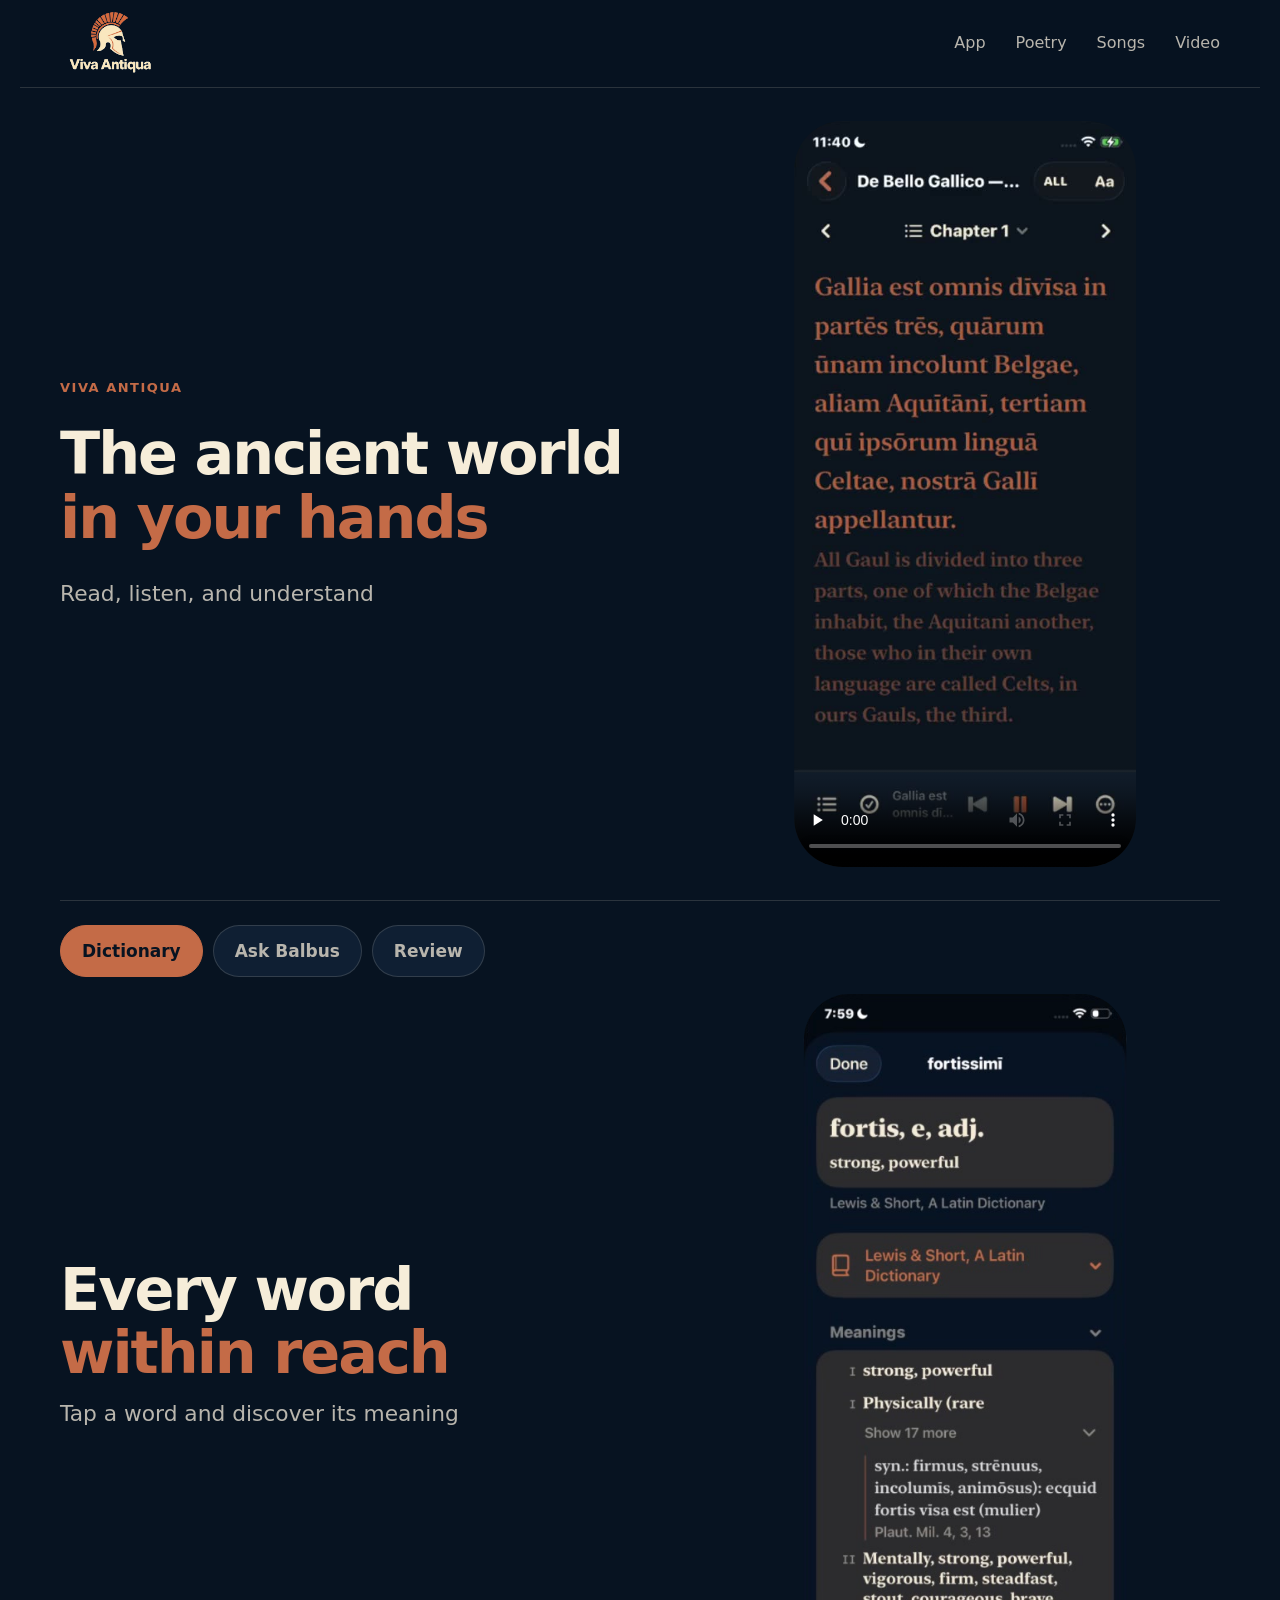
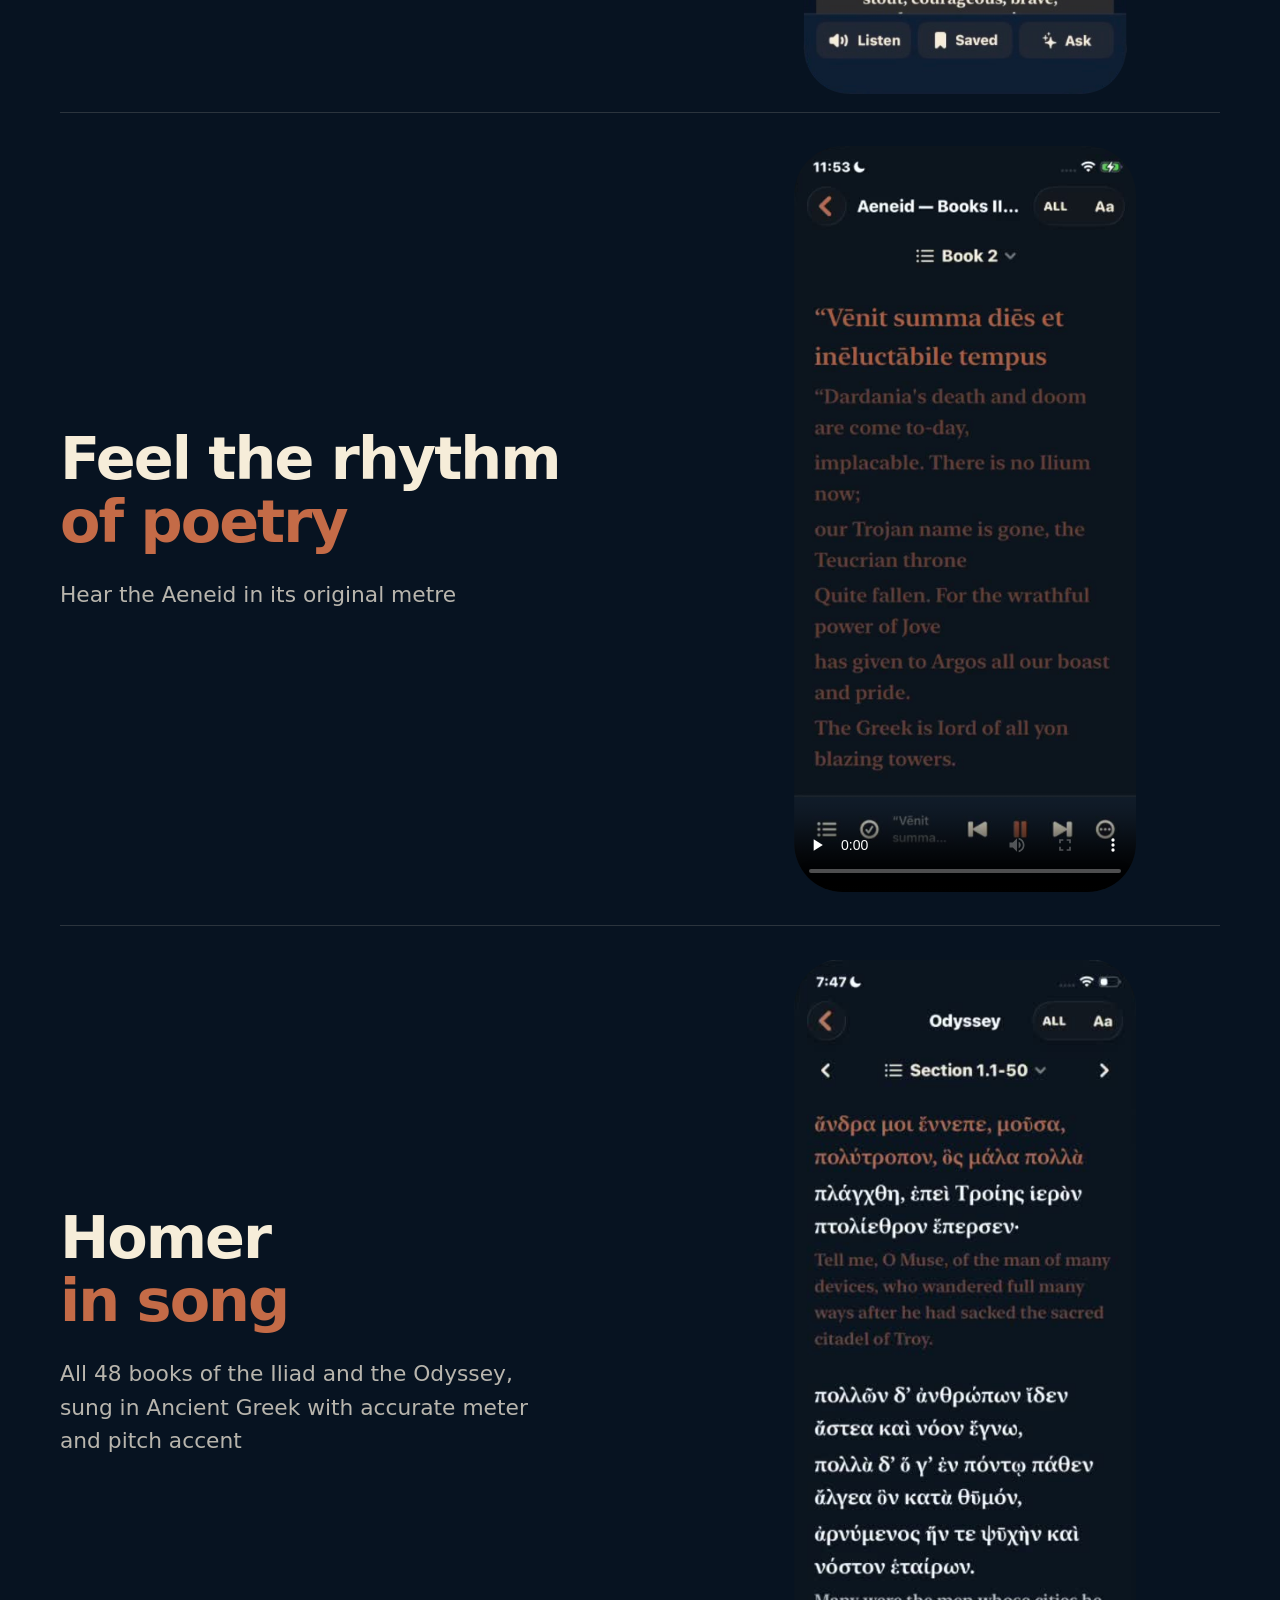
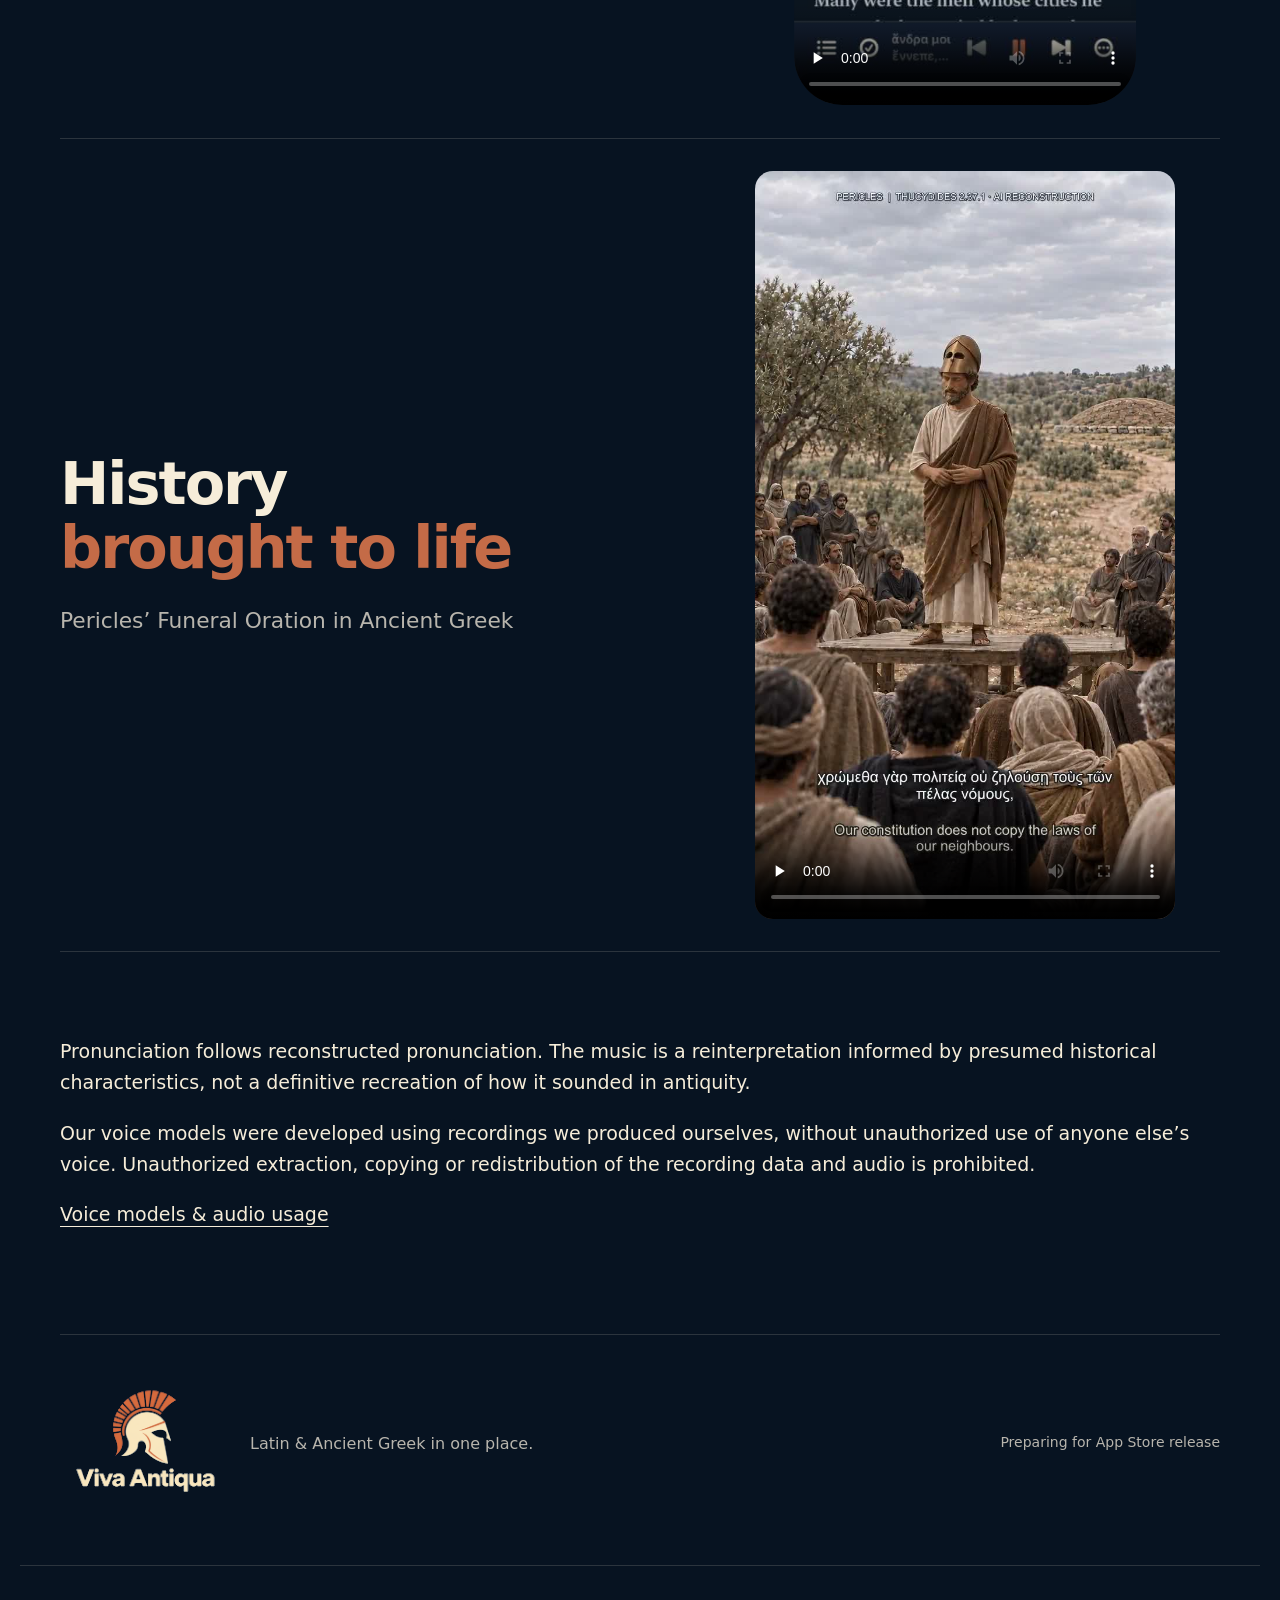
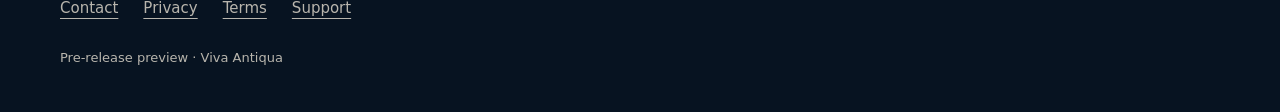
==== index.html @ 9f5d1b70 "Clarify historical pronunciation and musical interpretation" ====
<!doctype html>
<html lang="en"><head><meta charset="utf-8"><meta name="viewport" content="width=device-width, initial-scale=1"><meta name="robots" content="noindex,nofollow"><meta name="description" content="Latin and Ancient Greek audiobooks with reconstructed pronunciation, accurate vowel length, and English translations."><title>Viva Antiqua · Read and listen to the ancient world.</title><link rel="stylesheet" href="/styles.css?v=short-voice-notice-20261111"><link rel="icon" type="image/png" href="/assets/app-logo-classic.png"></head>
<body class="demo-page"><svg xmlns="http://www.w3.org/2000/svg" width="0" height="0" aria-hidden="true" style="position:absolute"><filter id="brand-ink" color-interpolation-filters="sRGB"><feColorMatrix in="SourceGraphic" type="matrix" values="0 0 0 0 1 0 0 0 0 1 0 0 0 0 1 1 0 0 0 -0.12"/><feComponentTransfer><feFuncA type="linear" slope="8"/></feComponentTransfer><feComposite in="SourceGraphic" operator="in"/></filter></svg>
<header><a class="brand" href="/" aria-label="Viva Antiqua home"><img class="brand-lockup" src="/assets/viva-antiqua-brand-final.png" width="1402" height="1122" alt="Viva Antiqua"></a><nav aria-label="Main navigation"><a href="#experience">App</a><a href="#voices">Poetry</a><a href="#iliad">Songs</a><a href="#watch">Video</a></nav></header>
<nav class="mobile-nav" aria-label="Demo shortcuts"><a href="#experience">App</a><a href="#voices">Recitation</a><a href="#iliad">Homer sings</a><a href="#watch">Pericles</a></nav>
<main>
<section class="hero" aria-labelledby="hero-title">
<div class="hero-copy"><p class="eyebrow">VIVA ANTIQUA</p><h1 id="hero-title">The ancient world<br><em>in your hands</em></h1><p class="lead">Read, listen, and understand</p></div>
<figure class="demo hero-book"><video controls playsinline preload="none" controlslist="nodownload" poster="/assets/caesar-reader-poster.jpg" width="582" height="1266" aria-label="De Bello Gallico opening, actual iPhone audiobook playback with Latin and English"><source src="/media/caesar-reader-iphone.mp4" type="video/mp4"></video></figure>
</section>
<section class="reading section" id="experience" aria-labelledby="reading-title">
<h2 id="reading-title" class="visually-hidden">Read and understand</h2>
<div class="learning-gallery">
<fieldset class="learning-choices"><legend class="visually-hidden">Explore learning features</legend>
<label><input type="radio" name="learning-feature" value="dictionary" checked><span>Dictionary</span></label>
<label><input type="radio" name="learning-feature" value="balbus"><span>Ask Balbus</span></label>
<label><input type="radio" name="learning-feature" value="review"><span>Review</span></label>
</fieldset>
<article class="learning-feature" data-feature="dictionary"><div><h3>Every word<br><em>within reach</em></h3><p>Tap a word and discover its meaning</p></div><figure class="book-screen"><a href="/assets/dictionary-iphone.jpg?v=2" aria-label="Enlarge Dictionary app screen"><img src="/assets/dictionary-iphone.jpg?v=2" width="388" height="844" loading="lazy" alt="The reader dictionary shows fortis, its meaning, inflection table, and matching passages."></a></figure></article>
<article class="learning-feature" data-feature="balbus"><div><h3>Ask the text<br><em>and go deeper</em></h3><p>Explore grammar and meaning with your AI tutor</p></div><figure class="book-screen"><a href="/assets/ask-balbus-iphone.jpg" aria-label="Enlarge Ask Balbus app screen"><img src="/assets/ask-balbus-iphone.jpg" width="388" height="844" loading="lazy" alt="Ask Balbus explains Caesar’s use of fortissimi in Latin and English."></a></figure></article>
<article class="learning-feature" data-feature="review"><div><h3>Make it<br><em>stay with you</em></h3><p>Review your saved words and passages</p></div><figure class="book-screen"><a href="/assets/review-card-iphone.png" aria-label="Enlarge Review app screen"><img src="/assets/review-card-iphone.png" width="776" height="1688" loading="lazy" alt="The full Viva Antiqua review screen showing a Greek vocabulary card and its original sentence."></a></figure></article>
</div>
</section>
<section class="section film" id="voices" aria-labelledby="voices-title"><div><h2 id="voices-title">Feel the rhythm<br><em>of poetry</em></h2><p class="section-intro">Hear the Aeneid in its original metre</p></div><figure class="demo"><video controls playsinline preload="none" controlslist="nodownload" poster="/assets/aeneid-verse-poster.jpg" width="582" height="1266" aria-label="Aeneid Book II verse recitation from Venit summa dies to Danai dominantur in urbe, actual iPhone playback"><source src="/media/aeneid-verse-iphone.mp4" type="video/mp4"></video></figure></section>
<section class="section film homer-section" id="iliad" aria-labelledby="homer-title"><div><h2 id="homer-title">Homer<br><em>in song</em></h2><p class="section-intro">All 48 books of the Iliad and the Odyssey, sung in Ancient Greek with accurate meter and pitch accent</p></div><figure class="demo"><video controls playsinline preload="none" controlslist="nodownload" poster="/assets/odyssey-song-poster.jpg?v=2" width="582" height="1266" aria-label="Odyssey Book I, lines 1–9: actual Viva Antiqua iPhone playback with Greek, English, and sound"><source src="/media/odyssey-song-iphone.mp4?v=2" type="video/mp4">Your browser does not support embedded video.</video></figure></section>
<section class="section film" id="watch" aria-labelledby="film-title"><div><h2 id="film-title">History<br><em>brought to life</em></h2><p class="section-intro">Pericles’ Funeral Oration in Ancient Greek</p></div><figure><video controls playsinline preload="none" controlslist="nodownload" poster="/assets/pericles-poster.jpg" width="720" height="1280" aria-label="Pericles speech: AI-generated reconstruction with Ancient Greek audio and bilingual subtitles"><source src="/media/pericles-speech.mp4" type="video/mp4">Your browser does not support embedded video.</video></figure></section>
<section class="section voice-notice" id="voice-models" aria-label="Voice model information"><p>Pronunciation follows reconstructed pronunciation. The music is a reinterpretation informed by presumed historical characteristics, not a definitive recreation of how it sounded in antiquity.</p><p>Our voice models were developed using recordings we produced ourselves, without unauthorized use of anyone else’s voice. Unauthorized extraction, copying or redistribution of the recording data and audio is prohibited.</p><p><a href="/terms/#voice-rights">Voice models &amp; audio usage</a></p></section>
<div class="release"><img class="brand-lockup" src="/assets/viva-antiqua-brand-final.png" width="1402" height="1122" alt="Viva Antiqua"><div><p>Latin &amp; Ancient Greek in one place.</p></div><span>Preparing for App Store release</span></div>
</main><footer><div class="footer-top"><div class="links"><a href="mailto:shawnlee.swdev@gmail.com">Contact</a><a href="/privacy/">Privacy</a><a href="/terms/">Terms</a><a href="/support/">Support</a></div></div><small>Pre-release preview · Viva Antiqua</small></footer>
<script src="/mobile-story.js?v=historical-interpretation-20261111" defer></script>
</body></html>
---- styles.css ----
/* App's original Dark palette: navy, warm paper, terracotta. */
:root{color-scheme:dark;--bg:#071321;--surface:#0f1f33;--raised:#152940;--text:#f6edd9;--muted:#b8b5ad;--accent:#c46b47;--line:rgba(246,237,217,.15)}
*{box-sizing:border-box}html{scroll-behavior:smooth;scroll-padding-top:30px}body{margin:0;background:var(--bg);color:var(--text);font:19px/1.65 system-ui,-apple-system,sans-serif}a{color:inherit;text-underline-offset:5px}a:focus-visible,video:focus-visible,summary:focus-visible{outline:2px solid var(--accent);outline-offset:6px}header,main,footer{max-width:1240px;margin:auto;padding-inline:40px}header{min-height:104px;display:flex;justify-content:space-between;align-items:center;gap:24px;border-bottom:1px solid var(--line)}.brand{display:inline-flex;align-items:center;gap:12px;text-decoration:none;font-size:25px;font-weight:700;letter-spacing:-.6px}.brand img,.release img,.brand-logo{object-fit:contain;border-radius:10px}nav{display:flex;gap:30px;font-size:16px;color:var(--muted)}nav a{text-decoration:none}nav a:hover{color:var(--text)}h1,h2,h3,p{margin-top:0}h1,h2,h3{font-weight:620;line-height:1.12}h1{font-size:clamp(48px,5.4vw,76px);letter-spacing:-3.5px;margin-bottom:28px}h1 em{font-style:normal;color:var(--accent)}h2{font-size:clamp(38px,4.2vw,58px);letter-spacing:-2px;margin-bottom:24px}h3{font-size:26px;letter-spacing:-.65px;margin-bottom:12px}.eyebrow,.feature-label{color:var(--accent);font-size:13px;font-weight:700;letter-spacing:1.5px;text-transform:uppercase;margin-bottom:24px}.hero{display:grid;grid-template-columns:1.05fr 1fr;gap:64px;align-items:center;padding-block:54px 84px}.hero-copy{max-width:570px}.lead{font-size:25px;line-height:1.5;max-width:500px;margin-bottom:22px}.hero-detail{color:var(--muted);max-width:465px;font-size:19px}.button{display:inline-flex;gap:30px;align-items:center;background:var(--accent);color:#071321;text-decoration:none;border-radius:100px;font-weight:750;font-size:18px;padding:15px 24px;margin-top:12px}.platforms{color:var(--muted);font-size:15px;margin:28px 0 0}.platforms span{display:block;font-size:14px;margin-top:5px}figure{margin:0}video,img{max-width:100%}video{display:block;width:100%;height:auto;background:var(--surface);border:1px solid var(--line);border-radius:24px}.demo{width:100%;max-width:480px;justify-self:end}.media-heading{display:flex;justify-content:space-between;gap:12px;align-items:center;margin-bottom:16px;font-size:11px;font-weight:650;letter-spacing:1px;color:var(--muted)}.sound-label{color:var(--accent);letter-spacing:0;font-size:13px}figcaption{text-align:center;font-size:17px;line-height:1.5;margin-top:20px}figcaption span{font-size:14px;color:var(--muted)}.section{border-top:1px solid var(--line);padding-block:84px}.section-heading{max-width:740px;margin-bottom:46px}.section-intro{color:var(--muted);font-size:22px;max-width:620px;line-height:1.6;margin-bottom:0}.reading-layout{display:grid;grid-template-columns:1fr 1fr;gap:80px;align-items:center}.book-screen{max-width:480px;width:100%}.book-screen img{display:block;width:100%;height:auto;border:1px solid var(--line);border-radius:24px}.reading-steps{list-style:none;padding:0;margin:0}.reading-steps li{display:grid;grid-template-columns:30px 1fr;gap:18px;padding:30px 0;border-top:1px solid var(--line)}.step-number{font-size:13px;color:var(--accent);padding-top:4px}.reading-steps p,.voice-features p,.practice-items p{color:var(--muted);margin-bottom:0;font-size:20px;line-height:1.6}.voice-features{display:grid;grid-template-columns:repeat(3,minmax(0,1fr));gap:38px}.voice-features article{border-top:2px solid var(--accent);padding-top:24px}.feature-label{display:block;margin-bottom:22px}.voice-features a{display:inline-block;font-size:16px;color:var(--text);margin-top:25px}.practice{display:grid;grid-template-columns:1fr 1fr;gap:80px}.practice-items article+article{border-top:1px solid var(--line);padding-top:28px;margin-top:28px}.film{display:grid;grid-template-columns:1.05fr 1fr;gap:80px;align-items:center}.film figure{width:100%;max-width:480px;justify-self:end}.caption-note{color:var(--muted);font-size:14px;margin:22px 0}.media-credits{font-size:14px;color:var(--muted);margin-top:28px}.media-credits summary{cursor:pointer}.media-credits p{margin-top:16px}.release{border-top:1px solid var(--line);display:flex;align-items:center;gap:20px;padding-block:40px 54px}.release strong{font-size:23px}.release p{font-size:16px;color:var(--muted);margin:3px 0 0}.release>span{margin-left:auto;font-size:14px;color:var(--muted)}footer{border-top:1px solid var(--line);padding-block:30px 40px}.footer-top{display:flex;justify-content:space-between;align-items:center;gap:25px;margin-bottom:20px}.links{display:flex;flex-wrap:wrap;gap:25px;font-size:15px;color:var(--muted)}small{font-size:13px;color:var(--muted)}.legal{max-width:840px;padding-block:48px 70px}.legal h1{font-size:48px;letter-spacing:-1.5px}.legal h2{font-size:30px;letter-spacing:-.7px;margin-top:40px}.legal p,.legal li{font-size:19px}.draft{background:#3b3323;color:#edd7a0;padding:20px 24px;border-radius:10px;font-size:16px;margin-bottom:30px}.note{padding:20px;border-left:3px solid var(--accent);background:var(--surface)}
@media(max-width:1000px){.hero{gap:36px}h1{letter-spacing:-2.5px}.lead{font-size:23px}.reading-layout,.film,.practice{gap:40px}.voice-features{gap:25px}.media-heading{flex-wrap:wrap}}
@media(max-width:760px){header,main,footer{padding-inline:24px}header{min-height:90px;flex-wrap:wrap;padding-block:20px;gap:15px}nav{gap:22px;font-size:14px}.brand{font-size:23px}.hero{grid-template-columns:1fr;padding-block:44px 54px;gap:40px}.hero-copy{max-width:600px}h1{font-size:clamp(48px,9vw,68px)}.demo{justify-self:center;max-width:500px}.section{padding-block:54px}.reading-layout,.practice,.film{grid-template-columns:1fr;gap:35px}.book-screen,.film figure{max-width:500px;justify-self:center}.section-heading{margin-bottom:30px}.voice-features{grid-template-columns:1fr;gap:32px}.voice-features article{padding-top:20px}.feature-label{margin-bottom:14px}.section-intro{font-size:21px}.release{flex-wrap:wrap}.release>span{margin-left:78px}.footer-top{align-items:flex-start;flex-direction:column}.reading-steps li{padding-block:24px}}
@media(prefers-reduced-motion:reduce){html{scroll-behavior:auto}}

.learning-gallery{display:grid;gap:64px}.learning-feature{display:grid;grid-template-columns:1fr 1fr;gap:80px;align-items:center;padding-top:40px;border-top:1px solid var(--line)}.learning-feature>div{max-width:460px}.learning-feature h3{font-size:38px;line-height:1.2}.learning-feature p{font-size:22px;color:var(--muted)}.learning-feature figure{justify-self:end}.text-link{font-size:17px;color:var(--accent)}@media(max-width:760px){.learning-feature{grid-template-columns:1fr;gap:28px}.learning-feature figure{justify-self:center}.learning-feature h3{font-size:32px}.learning-gallery{gap:48px}}

/* Native radio controls keep the large app gallery keyboard accessible without scripts. */
.visually-hidden{position:absolute;width:1px;height:1px;padding:0;margin:-1px;overflow:hidden;clip:rect(0,0,0,0);white-space:nowrap;border:0}
.learning-gallery{gap:32px}.learning-choices{border:0;padding:0;margin:0;display:flex;flex-wrap:wrap;gap:10px}.learning-choices label{position:relative;cursor:pointer}.learning-choices input{position:absolute;opacity:0;width:1px;height:1px}.learning-choices span{display:block;padding:11px 21px;border:1px solid var(--line);border-radius:100px;font-size:17px;font-weight:600;color:var(--muted);background:var(--surface)}.learning-choices input:checked+span{background:var(--accent);color:var(--bg);border-color:var(--accent)}.learning-choices input:focus-visible+span{outline:2px solid var(--text);outline-offset:4px}.learning-feature{display:none;min-width:0}.learning-gallery:has(input[value="dictionary"]:checked) [data-feature="dictionary"],.learning-gallery:has(input[value="balbus"]:checked) [data-feature="balbus"],.learning-gallery:has(input[value="review"]:checked) [data-feature="review"]{display:grid}
@media(max-width:760px){.learning-choices{gap:8px}.learning-choices span{padding:10px 15px;font-size:16px}nav{flex-wrap:wrap;gap:12px 20px}.learning-feature{padding-top:28px}}
.learning-feature{align-items:start}.learning-feature>div{padding-top:48px}.learning-feature .book-screen img{border-radius:40px}@media(max-width:760px){.learning-feature>div{padding-top:0}.learning-feature .book-screen img{border-radius:32px}}

/* Clip the captured iPhone corners, including the desktop outside its screen. */
.demo video,.book-screen img,.learning-feature .book-screen img{border:0;background:transparent;border-radius:14% / 6.5%;clip-path:inset(1px round 14% / 6.5%)}
.book-screen a{display:block;line-height:0}
#watch video{border:0;background:transparent;border-radius:18px}
.play-features{list-style:none;margin:32px 0 0;padding:0;display:grid;gap:26px;max-width:500px}
.play-features strong{display:block;font-size:23px;font-weight:600;margin-bottom:4px}
.play-features span{display:block;color:var(--muted);font-size:20px;line-height:1.6}

.learning-feature .review-card-detail img{border-radius:28px;clip-path:none}

/* Mobile presentation: compact typography, viewport-sized demos and direct navigation. */
.mobile-nav{display:none}
@media(max-width:760px){
  html{scroll-padding-top:68px}
  body{font-size:16px;line-height:1.55}
  header,main,footer{padding-inline:20px}
  header{min-height:72px;padding-block:14px;border-bottom:0}
  .brand{font-size:21px;gap:10px}
  .brand img{width:36px;height:36px}
  header>nav{display:none}
  .mobile-nav{display:flex;position:sticky;top:0;z-index:10;justify-content:center;gap:0;padding:6px 12px;background:rgba(7,19,33,.97);border-bottom:1px solid var(--line)}
  .mobile-nav a{display:flex;align-items:center;justify-content:center;min-height:44px;flex:1;text-decoration:none;font-size:14px;color:var(--text);border-radius:6px}
  .mobile-nav a:hover,.mobile-nav a:focus-visible{background:var(--raised)}
  .hero{padding-block:28px 36px;gap:24px}
  h1{font-size:clamp(29px,8.3vw,42px);line-height:1.12;letter-spacing:-1.2px;margin-bottom:16px}
  h2{font-size:29px;line-height:1.15;letter-spacing:-.9px;margin-bottom:14px}
  h3,.learning-feature h3{font-size:23px;line-height:1.2;letter-spacing:-.5px;margin-bottom:10px}
  .lead{font-size:17px;line-height:1.55;margin-bottom:10px}
  .hero-detail{font-size:14px;margin-bottom:0}
  .button{font-size:15px;padding:11px 18px;min-height:44px;margin-top:18px;gap:18px}
  .section{padding-block:32px}
  .section-heading{margin-bottom:20px}
  .section-intro,.learning-feature p{font-size:17px;line-height:1.55;margin-bottom:0}
  .film,.reading-layout{gap:22px}
  .demo,.film figure,.book-screen{width:fit-content;max-width:100%;justify-self:center;margin-inline:auto}
  .demo video,.film video,.book-screen img{width:auto;max-width:100%;height:auto;max-height:400px;max-height:min(400px,56svh);object-fit:contain}
  .hero .demo video{max-height:350px;max-height:min(350px,48svh)}
  .learning-gallery{gap:18px}
  .learning-choices{gap:6px;flex-wrap:nowrap}
  .learning-choices label{flex:1}
  .learning-choices span{text-align:center;white-space:nowrap;font-size:14px;padding:11px 8px;min-height:44px}
  .learning-feature{padding-top:20px;gap:20px}
  .play-features{gap:16px;margin-top:20px}
  .play-features strong{font-size:17px;margin-bottom:3px}
  .play-features span{font-size:16px;line-height:1.5}
  .release{display:grid;grid-template-columns:40px 1fr;gap:12px;padding-block:26px}
  .release img{width:40px;height:40px}
  .release strong{font-size:19px}
  .release p{font-size:14px}
  .release>span{grid-column:2;margin:0;font-size:12px}
  footer{padding-block:24px}
  .footer-top{gap:16px;margin-bottom:16px}
  .links{gap:20px}
  .links a{min-height:44px;display:inline-flex;align-items:center}
}
@media(max-width:760px){
  /* Reserve media dimensions before lazy images load so anchor links stay aligned. */
  .demo,.film figure,.book-screen{width:min(184px,calc(56svh * 388 / 844))}
  .hero .demo{width:min(161px,calc(48svh * 582 / 1266))}
  #watch figure{width:min(225px,calc(56svh * 720 / 1280))}
  .demo video,.film video,.book-screen img,.hero .demo video{width:100%;max-height:none;height:auto}
  .book-screen img{aspect-ratio:388 / 844}
}

/* Mobile-only, screen-by-screen presentation. No wheel/touch interception. */
@media(max-width:760px) and (min-height:600px){
  html{scroll-snap-type:y proximity;scroll-padding-top:56px}
  .hero,.film{scroll-snap-align:start;scroll-margin-top:0}
  .hero{min-height:calc(100svh - 128px);padding-block:22px;gap:20px;align-content:space-between;text-align:center}
  .hero-copy{margin-inline:auto}
  .hero h1{font-size:clamp(29px,8.4vw,40px);margin-bottom:14px}
  .hero .lead{font-size:16px;line-height:1.5;max-width:360px;margin-inline:auto}
  .hero-detail{font-size:13px}
  .hero .button{margin-top:14px;padding-block:10px}
  .hero .demo{width:calc(clamp(180px,100svh - 460px,380px) * 582 / 1266)}
  .film{min-height:calc(100svh - 56px);padding-block:28px;gap:22px;align-content:center;text-align:center}
  .film>div{width:100%;max-width:390px;justify-self:center}
  .film h2{font-size:clamp(29px,8vw,38px);margin-bottom:12px}
  .film .section-intro{font-size:16px;line-height:1.5;max-width:340px;margin-inline:auto}
  .film .demo{width:calc(clamp(220px,100svh - 280px,560px) * 582 / 1266)}
  #watch figure{width:calc(clamp(220px,100svh - 290px,560px) * 720 / 1280)}
  #play .book-screen{width:calc(clamp(180px,100svh - 440px,400px) * 388 / 844)}
  .play-features{margin-top:16px;gap:10px}
  .play-features strong{font-size:16px;margin-bottom:0}
  .play-features span{font-size:14px;line-height:1.4}
  #experience.mobile-story{height:300svh;padding-block:0;position:relative}
  .mobile-learning-stage{position:sticky;top:56px;min-height:calc(100svh - 56px);padding-block:24px;display:flex;flex-direction:column;justify-content:center;text-align:center}
  .mobile-learning-stage .section-heading{margin-bottom:18px;max-width:none}
  .mobile-learning-stage h2{font-size:clamp(26px,7.5vw,34px);margin-bottom:0}
  .mobile-learning-stage .learning-gallery{gap:14px}
  .mobile-learning-stage .learning-feature{border:0;padding-top:0;gap:16px}
  .mobile-learning-stage .learning-feature>div{min-height:76px;max-width:350px;margin-inline:auto}
  .mobile-learning-stage .learning-feature h3{font-size:22px;margin-bottom:8px}
  .mobile-learning-stage .learning-feature p{font-size:15px;line-height:1.45}
  .mobile-learning-stage .book-screen{width:calc(clamp(200px,100svh - 365px,490px) * 388 / 844)}
  .mobile-story-hint{font-size:12px;color:var(--muted);letter-spacing:.5px;margin:16px 0 0}
  .mobile-learning-stage .learning-feature{animation:mobile-feature-in .35s ease-out}
  @keyframes mobile-feature-in{from{opacity:.25;transform:translateY(12px)}to{opacity:1;transform:translateY(0)}}
}
@media(max-width:760px) and (prefers-reduced-motion:reduce){
  html{scroll-snap-type:none;scroll-behavior:auto}
  .mobile-learning-stage .learning-feature{animation:none}
}
@media(max-width:760px) and (min-height:600px) and (max-height:740px){
  .mobile-learning-stage{padding-block:16px}
  .mobile-learning-stage .section-heading{margin-bottom:12px}
  .mobile-learning-stage .book-screen{width:calc(clamp(180px,100svh - 405px,335px) * 388 / 844)}
  .mobile-story-hint{margin-top:12px}
}

/* Cinematic mobile layer: desktop remains the original document. */
@media(max-width:760px) and (min-height:600px){
  html.cinema-enabled{scroll-snap-type:none;scroll-padding-top:0}
  .cinema-enabled body>header,.cinema-enabled body>.mobile-nav,.cinema-enabled body>main,.cinema-enabled body>footer{display:none}
  .cinema-mobile{background:#071321;color:#f6edd9;overflow:clip}
  .cinema-nav{position:fixed;inset:0 0 auto;z-index:25;display:flex;flex-wrap:nowrap;gap:8px;align-items:center;justify-content:space-between;min-height:64px;padding:env(safe-area-inset-top,0px) 22px 0;background:linear-gradient(#071321ef,#07132100);font-size:13px}
  .cinema-nav a{display:inline-flex;align-items:center;min-height:48px;text-decoration:none}
  .cinema-nav .cinema-brand{font-family:Georgia,serif;font-size:19px;color:#f6edd9}
  .cinema-nav>div{display:flex;gap:18px}
  .cinema-track{height:170svh;border:0;position:relative}
  .cinema-track.cinema-learning{height:390svh}
  .cinema-stage{height:100svh;position:sticky;top:0;overflow:hidden;isolation:isolate}
  .cinema-shot{position:absolute;inset:0;opacity:0;transition:opacity .5s ease;background:#071321;overflow:hidden}
  .cinema-shot:first-child{opacity:1}
  .cinema-art{position:absolute;inset:0;transform:translateY(var(--drift,0px)) scale(var(--zoom,1));transform-origin:65% 35%;will-change:transform}
  .cinema-art img{display:block;position:absolute;width:88%;max-width:none;height:auto;right:-12%;top:12%;border-radius:30px;transform:rotate(-8deg);box-shadow:0 30px 80px #0008}
  .cinema-shade{position:absolute;inset:0;background:linear-gradient(0deg,#071321 2%,#071321ed 20%,#07132188 43%,transparent 70%);pointer-events:none}
  .cinema-copy{position:absolute;bottom:11%;left:24px;right:24px;z-index:2}
  .cinema-label{font-size:10px;letter-spacing:2px;font-weight:650;color:#d79a77;margin:0 0 16px}
  .cinema-copy h2{font-size:clamp(40px,12vw,62px);font-weight:600;line-height:1.02;letter-spacing:-2px;margin:0 0 18px;text-wrap:balance}
  .cinema-copy h2 em{font-style:normal;color:#d28b65}
  .cinema-description{font-size:15px;line-height:1.5;max-width:280px;color:#d2cec6;margin:0 0 20px}
  .cinema-play{font:600 13px/1.2 system-ui;color:#f6edd9;background:#ffffff10;border:1px solid #f6edd94d;border-radius:40px;min-height:46px;padding:12px 18px;backdrop-filter:blur(12px);cursor:pointer}
  .cinema-play span{font-size:12px;margin-right:8px}
  .cinema-play:focus-visible,.cinema-close:focus-visible{outline:2px solid #d28b65;outline-offset:4px}
  .cinema-count{position:absolute;bottom:30px;left:24px;font-size:9px;letter-spacing:2px;color:#b8b5ad;z-index:2}
  .cinema-progress{position:absolute;bottom:0;left:0;right:0;height:2px;background:#ffffff12;z-index:4}
  .cinema-progress span{display:block;height:100%;background:#c46b47;transform-origin:left;transform:scaleX(var(--progress,0))}
  .cinema-opening .cinema-art img{width:75%;right:-18%;top:19%;transform:rotate(-12deg)}
  .cinema-opening .cinema-shade{background:linear-gradient(90deg,#071321e8,transparent 85%),linear-gradient(0deg,#071321 2%,transparent 70%)}
  .cinema-opening .cinema-copy{bottom:16%}
  .cinema-opening .cinema-copy h2{font-size:clamp(43px,13vw,66px);max-width:340px}
  .cinema-learning .cinema-art img{width:94%;right:-6%;top:9%;transform:rotate(5deg)}
  .cinema-learning .balbus .cinema-art img{top:8%;right:-10%;transform:rotate(-5deg)}
  .cinema-learning .review .cinema-art img{top:5%;right:-4%;transform:rotate(4deg)}
  .cinema-learning .cinema-copy{bottom:11%}
  .cinema-verse .cinema-art img,.cinema-homer .cinema-art img{width:112%;right:-20%;top:7%;transform:rotate(-7deg)}
  .cinema-community .cinema-art img{width:90%;right:-8%;top:8%;transform:rotate(6deg)}
  .cinema-speech .cinema-art img{inset:0;width:100%;height:100%;object-fit:cover;transform:none;border-radius:0;box-shadow:none}
  .cinema-speech .cinema-shade{background:linear-gradient(0deg,#071321 0%,#071321cc 27%,#07132111 75%)}
  .cinema-speech .cinema-copy{bottom:10%}
  .cinema-end{max-width:none;min-height:70svh;display:flex;flex-direction:column;justify-content:center;padding:72px 24px;border:0;background:#0d1c2b}
  .cinema-end h2{font-family:Georgia,serif;font-size:42px;letter-spacing:-1.3px;margin-bottom:18px}
  .cinema-end p:not(.cinema-label){font-size:16px;color:#b8b5ad}
  .cinema-end>div{display:flex;flex-wrap:wrap;gap:24px;margin-top:22px;font-size:13px}
  .cinema-end a{display:inline-flex;min-height:44px;align-items:center}
  .cinema-dialog{position:fixed;inset:0;width:100%;max-width:none;height:100%;max-height:none;margin:0;border:0;padding:60px 12px 20px;background:#030b14;color:white}
  .cinema-dialog::backdrop{background:#030b14}
  .cinema-player{height:100%;display:flex;align-items:center;justify-content:center;overflow:auto}
  .cinema-player video,.cinema-player img{position:static;display:block;max-height:100%;max-width:100%;width:auto;height:auto;object-fit:contain;transform:none;border:0;border-radius:0;clip-path:none;background:transparent}
  .cinema-close{position:absolute;right:12px;top:8px;z-index:2;min-width:48px;min-height:48px;border:0;border-radius:50%;background:#ffffff14;color:white;font:32px system-ui;cursor:pointer}
}
@media(max-width:360px) and (min-height:600px){
  .cinema-nav{padding-inline:16px}.cinema-nav>div{gap:10px}.cinema-nav .cinema-brand{font-size:17px}
  .cinema-copy{left:20px;right:20px;bottom:10%}.cinema-copy h2{font-size:40px}.cinema-label{letter-spacing:1.4px}
}
@media(prefers-reduced-motion:reduce){.cinema-shot{transition:none}.cinema-art{will-change:auto}}

/* Keep app demos upright and completely visible beside the editorial copy. */
@media(max-width:760px) and (min-height:600px){
  .cinema-track:not(.cinema-speech) .cinema-art{
    transform:translateY(calc(var(--drift,0px) * .15));
    transform-origin:center;
  }
  .cinema-track:not(.cinema-speech) .cinema-art img{
    width:49%;height:auto;max-height:68svh;object-fit:contain;
    right:14px;top:50%;transform:translateY(-50%);
    border-radius:20px;box-shadow:0 16px 45px #0005;
  }
  .cinema-track:not(.cinema-speech) .cinema-shade{background:none}
  .cinema-track:not(.cinema-speech) .cinema-copy{
    left:16px;right:auto;width:calc(46% - 32px);bottom:auto;top:50%;transform:translateY(-50%);
  }
  .cinema-track:not(.cinema-speech) .cinema-copy h2{
    font-size:clamp(22px,6.4vw,30px);line-height:1.08;letter-spacing:-1px;
    margin-bottom:16px;text-wrap:balance;overflow-wrap:normal;
  }
  .cinema-track:not(.cinema-speech) .cinema-label{font-size:9px;letter-spacing:1px;line-height:1.6;margin-bottom:14px}
  .cinema-track:not(.cinema-speech) .cinema-description{font-size:13px;line-height:1.5;margin-bottom:18px}
  .cinema-track:not(.cinema-speech) .cinema-play{
    font-size:11px;line-height:1.4;padding:10px 12px;min-height:44px;text-align:left;
  }
  .cinema-track:not(.cinema-speech) .cinema-play span{margin-right:3px}
  .cinema-track:not(.cinema-speech) .cinema-art img{transition:filter .4s ease}
}
@media(max-width:760px) and (min-height:600px){
  .cinema-track:not(.cinema-speech) .cinema-art img{
    border-radius:14% / 6.5%;clip-path:inset(1px round 14% / 6.5%);
  }
}
@media(max-width:760px) and (min-height:600px){
  .cinema-device{position:absolute;display:block;border:0;padding:0;background:transparent;color:inherit;overflow:hidden;cursor:pointer}
  .cinema-track:not(.cinema-speech) .cinema-device{width:min(54%,34svh);right:8px;top:50%;transform:translateY(-50%);border-radius:16% / 7.5%;clip-path:inset(1px round 16% / 7.5%);isolation:isolate;background:#071321;box-shadow:0 16px 45px #0005}
  .cinema-track:not(.cinema-speech) .cinema-art .cinema-device img,
  .cinema-track:not(.cinema-speech) .cinema-art .cinema-device video{position:static;display:block;width:100%;height:auto;max-height:none;max-width:100%;transform:none;box-shadow:none;border:0;border-radius:0;clip-path:none;background:transparent}
  .cinema-device:focus-visible{outline:2px solid #d28b65;outline-offset:-3px}
  .cinema-speech .cinema-device{inset:0;width:100%;height:100%}
  .cinema-speech .cinema-device video{width:100%;height:100%;object-fit:cover;border:0;border-radius:0;background:transparent}
  .cinema-speech .is-playing .cinema-art{z-index:3;transform:none}
  .cinema-speech .is-playing .cinema-device video{object-fit:contain;background:#071321}
  .cinema-speech .is-playing .cinema-copy,.cinema-speech .is-playing .cinema-shade{opacity:0;pointer-events:none}
}

/* Approved cream logo and wordmark, shared across brand placements. */
.brand{flex-shrink:0;line-height:0}.brand img.brand-lockup,.footer-brand .brand-lockup,.release img.brand-lockup{display:block;width:170px;height:auto;max-width:100%;border-radius:0;object-fit:contain}.footer-brand{display:inline-block;margin-bottom:18px}.release>span{margin-left:auto}
@media(max-width:760px){.brand img.brand-lockup,.footer-brand .brand-lockup,.release img.brand-lockup{width:150px}.release>span{margin-left:0}}

.brand-lockup{filter:url(#brand-ink)}

.cinema-nav .cinema-brand .brand-lockup{display:block;width:110px;height:auto;max-width:100%}

.cinema-end .cinema-end-brand{margin:20px 0}.cinema-end-brand .brand-lockup{display:block;width:250px;max-width:100%;height:auto}

/* Desktop story: one complete upright screen beside each passage. */
@media(min-width:761px){
  .demo-page>header{height:88px;min-height:88px;position:sticky;top:0;z-index:30;background:#071321f5;backdrop-filter:blur(16px)}
  .demo-page>header .brand-lockup{width:100px}
  .demo-page main{max-width:1240px}
  .demo-page .hero,.demo-page .film,.demo-page .learning-feature{min-height:calc(100svh - 88px);padding-block:32px;display:grid;grid-template-columns:minmax(0,1.15fr) minmax(0,1fr);gap:clamp(32px,5vw,80px);align-items:center;scroll-margin-top:88px}
  .demo-page .hero h1,.demo-page h2:not(.visually-hidden),.demo-page .learning-feature h3{font-size:clamp(38px,4.6vw,66px);line-height:1.08;letter-spacing:-2px;font-weight:600}
  .demo-page h1 em,.demo-page h2 em,.demo-page h3 em{font-style:normal;color:var(--accent)}
  .demo-page .lead,.demo-page .section-intro,.demo-page .learning-feature p{font-size:clamp(18px,1.7vw,23px);line-height:1.55;color:var(--muted);max-width:490px;margin-bottom:0}
  .demo-page .reading{padding-block:0;border:0;scroll-margin-top:88px}
  .demo-page .learning-gallery{display:block}
  .demo-page .learning-choices{display:none}
  .demo-page .learning-feature>div{padding-top:0;max-width:none}
  .demo-page .hero figure,.demo-page .film figure,.demo-page .learning-feature figure{width:auto;max-width:100%;justify-self:center;margin:0}
  .demo-page .hero video,.demo-page .film video,.demo-page .book-screen img{display:block;width:auto;height:auto;max-height:calc(100svh - 152px);max-width:100%;object-fit:contain}
  .demo-page .hero video,.demo-page .film:not(#watch) video{aspect-ratio:582/1266}
  .demo-page .book-screen img{aspect-ratio:390/844}
  .demo-page #watch video{aspect-ratio:720/1280}
}

/* Desktop learning tabs and the community navigation shortcut. */
@media(min-width:761px){
 .demo-page .reading{min-height:calc(100svh - 88px);padding-top:24px;border-top:1px solid var(--line)}
 .demo-page .learning-choices{display:flex}
 .demo-page .learning-feature{display:none;min-height:calc(100svh - 166px);border-top:0;padding-block:16px}
 .demo-page .learning-gallery:has(input[value="dictionary"]:checked) [data-feature="dictionary"],
 .demo-page .learning-gallery:has(input[value="balbus"]:checked) [data-feature="balbus"],
 .demo-page .learning-gallery:has(input[value="review"]:checked) [data-feature="review"]{display:grid}
 .demo-page .learning-feature .book-screen img{max-height:calc(100svh - 198px)}
}
@media(max-width:760px) and (min-height:600px){
 .cinema-nav>div{gap:12px}
}
@media(max-width:360px) and (min-height:600px){
 .cinema-nav .cinema-brand .brand-lockup{width:86px}
 .cinema-nav>div{gap:9px;font-size:12px}
}

/* Mask the white capture canvas outside the rounded iPhone display. */
.learning-feature[data-feature="balbus"] .book-screen img,
.learning-feature[data-feature="review"] .book-screen img,
.cinema-player img[src*="ask-balbus-iphone"],
.cinema-player img[src*="review-card-iphone"]{
 border-radius:16% / 7.5%;
 clip-path:inset(2px round 16% / 7.5%);
}

/* Keep the voice notice clear of the fixed navigation on direct links. */
.voice-notice{scroll-margin-top:110px}

/* A brief audio notice, without a full-height promotional panel. */
.cinema-end.voice-notice-wrap{min-height:0;padding:32px 24px}
.voice-notice-wrap .voice-notice{padding:0;margin:0}
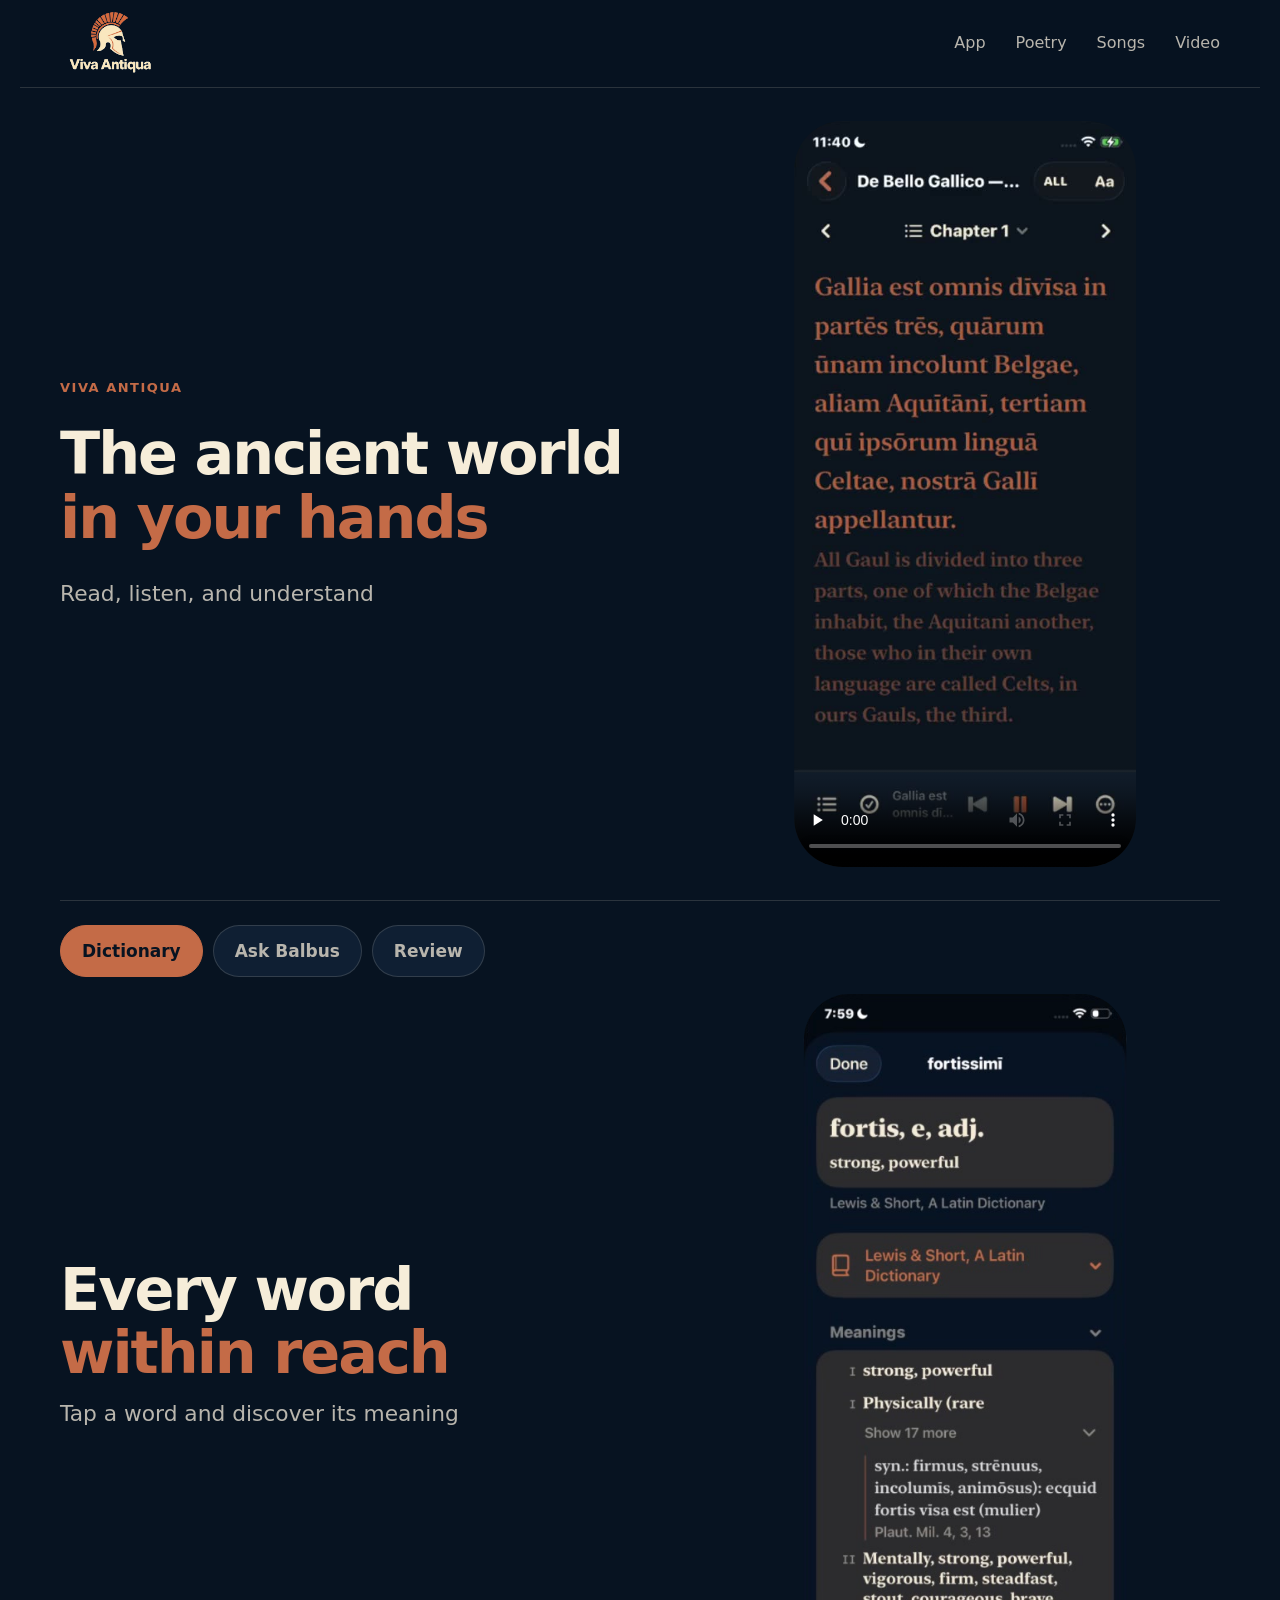
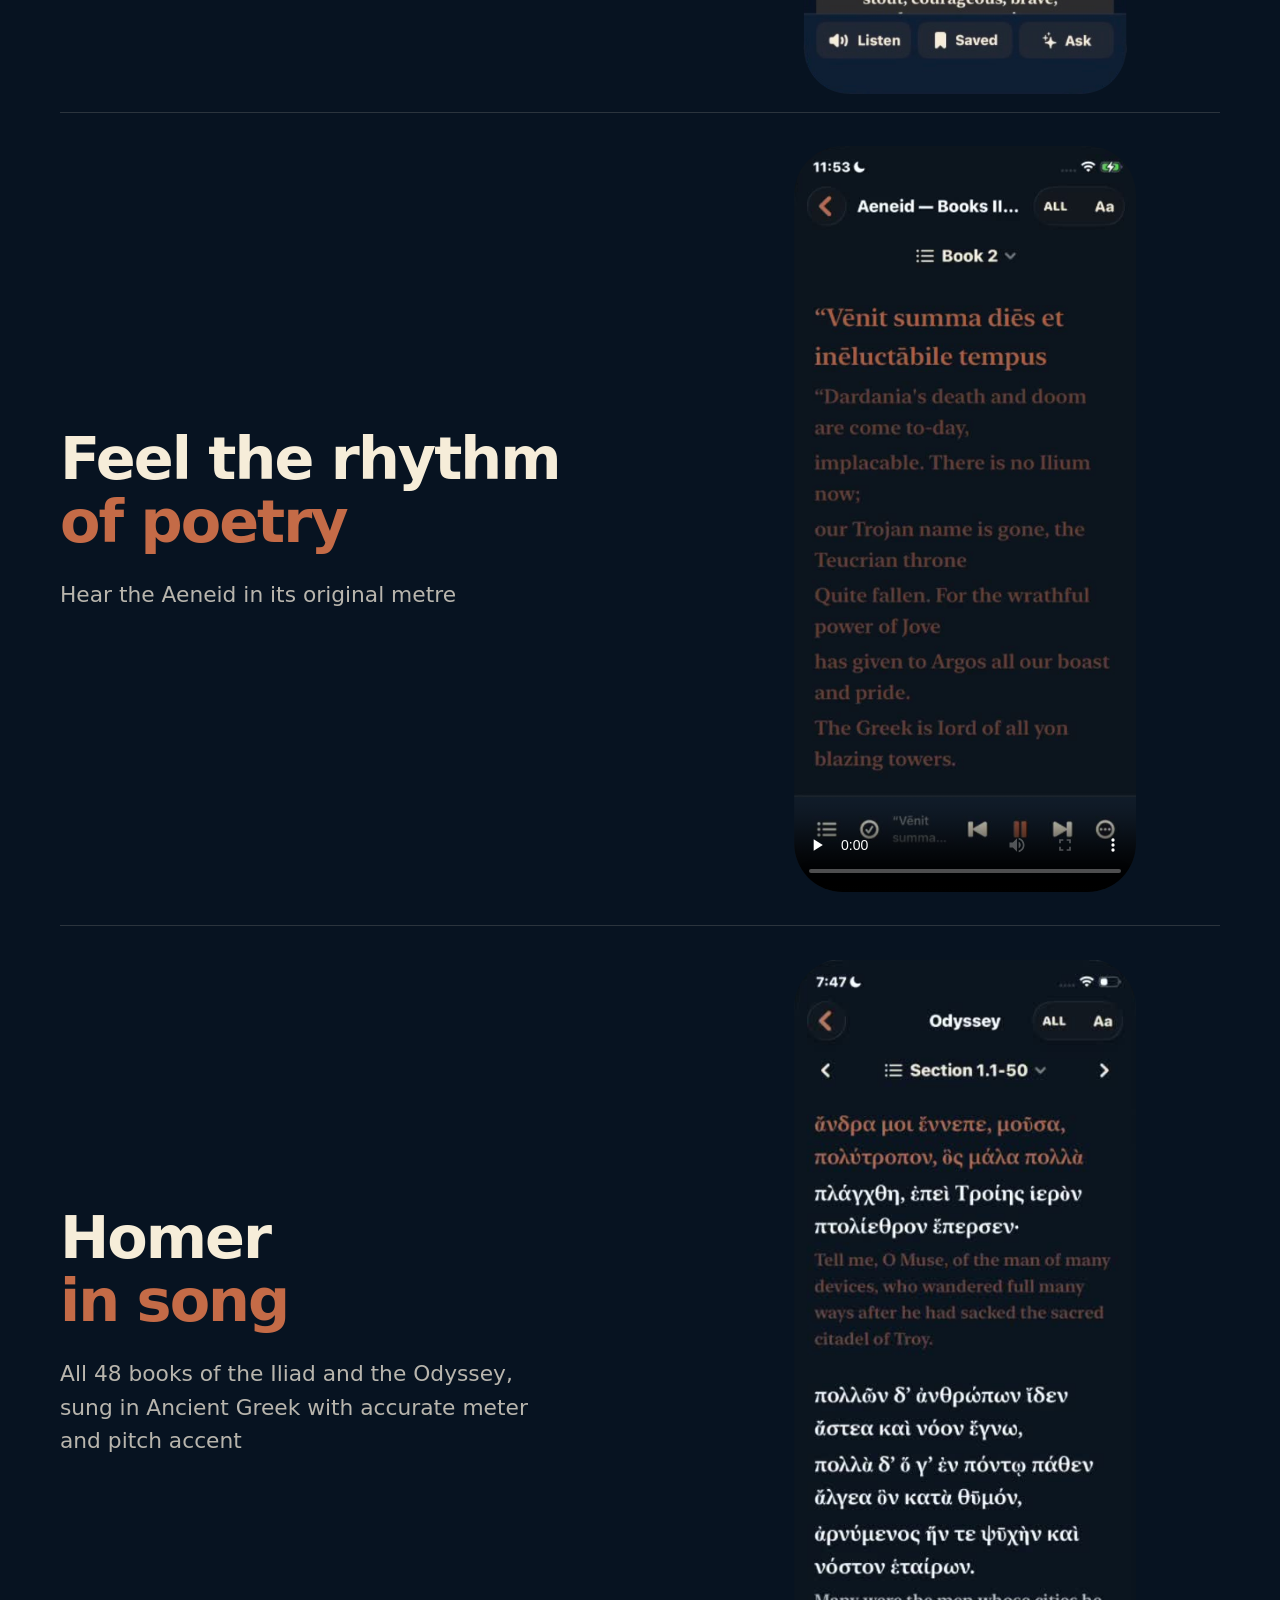
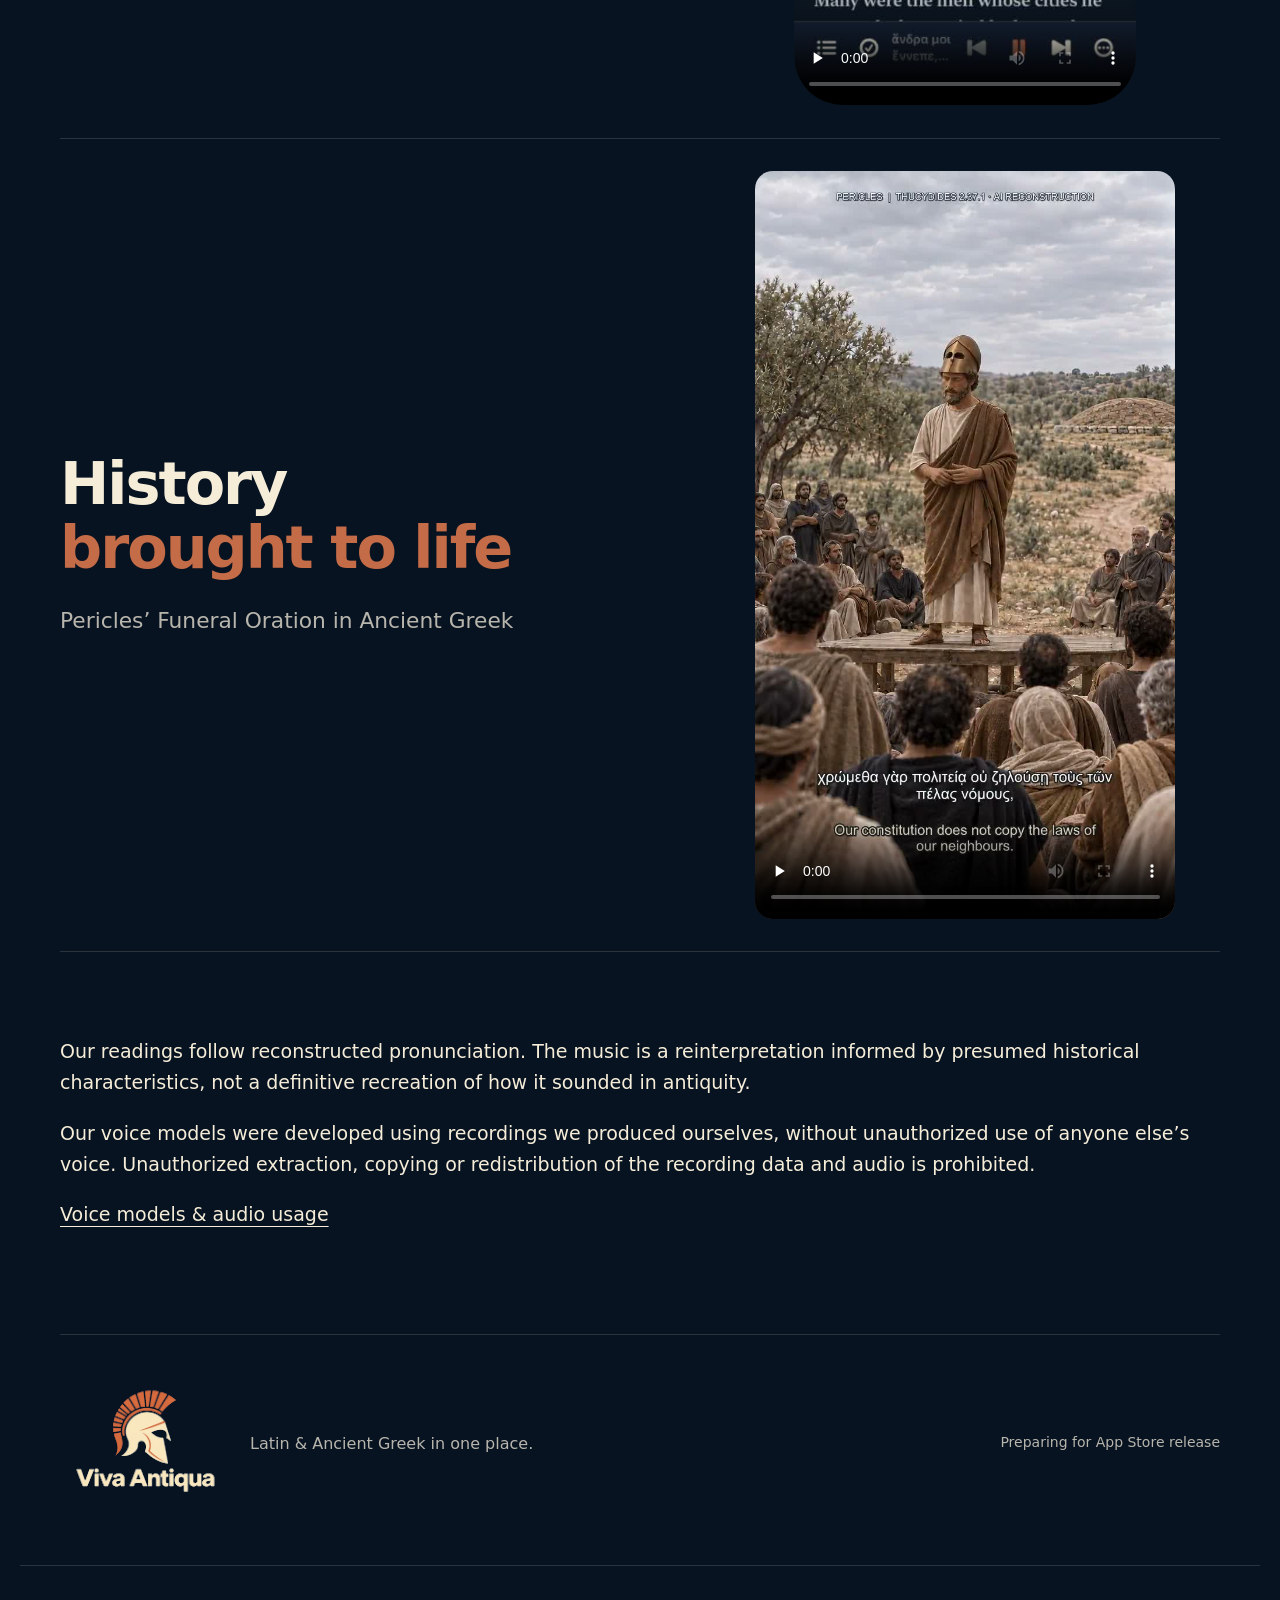
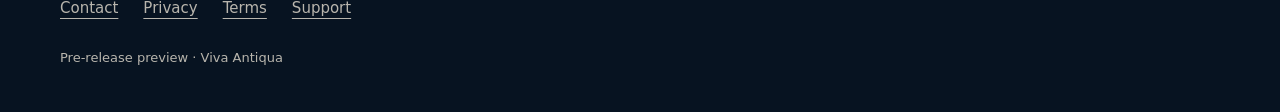
==== commit dda80b8d: "Refine reconstructed pronunciation wording" ====
--- a/index.html
+++ b/index.html
@@ -24,8 +24,8 @@
 <section class="section film" id="voices" aria-labelledby="voices-title"><div><h2 id="voices-title">Feel the rhythm<br><em>of poetry</em></h2><p class="section-intro">Hear the Aeneid in its original metre</p></div><figure class="demo"><video controls playsinline preload="none" controlslist="nodownload" poster="/assets/aeneid-verse-poster.jpg" width="582" height="1266" aria-label="Aeneid Book II verse recitation from Venit summa dies to Danai dominantur in urbe, actual iPhone playback"><source src="/media/aeneid-verse-iphone.mp4" type="video/mp4"></video></figure></section>
 <section class="section film homer-section" id="iliad" aria-labelledby="homer-title"><div><h2 id="homer-title">Homer<br><em>in song</em></h2><p class="section-intro">All 48 books of the Iliad and the Odyssey, sung in Ancient Greek with accurate meter and pitch accent</p></div><figure class="demo"><video controls playsinline preload="none" controlslist="nodownload" poster="/assets/odyssey-song-poster.jpg?v=2" width="582" height="1266" aria-label="Odyssey Book I, lines 1–9: actual Viva Antiqua iPhone playback with Greek, English, and sound"><source src="/media/odyssey-song-iphone.mp4?v=2" type="video/mp4">Your browser does not support embedded video.</video></figure></section>
 <section class="section film" id="watch" aria-labelledby="film-title"><div><h2 id="film-title">History<br><em>brought to life</em></h2><p class="section-intro">Pericles’ Funeral Oration in Ancient Greek</p></div><figure><video controls playsinline preload="none" controlslist="nodownload" poster="/assets/pericles-poster.jpg" width="720" height="1280" aria-label="Pericles speech: AI-generated reconstruction with Ancient Greek audio and bilingual subtitles"><source src="/media/pericles-speech.mp4" type="video/mp4">Your browser does not support embedded video.</video></figure></section>
-<section class="section voice-notice" id="voice-models" aria-label="Voice model information"><p>Pronunciation follows reconstructed pronunciation. The music is a reinterpretation informed by presumed historical characteristics, not a definitive recreation of how it sounded in antiquity.</p><p>Our voice models were developed using recordings we produced ourselves, without unauthorized use of anyone else’s voice. Unauthorized extraction, copying or redistribution of the recording data and audio is prohibited.</p><p><a href="/terms/#voice-rights">Voice models &amp; audio usage</a></p></section>
+<section class="section voice-notice" id="voice-models" aria-label="Voice model information"><p>Our readings follow reconstructed pronunciation. The music is a reinterpretation informed by presumed historical characteristics, not a definitive recreation of how it sounded in antiquity.</p><p>Our voice models were developed using recordings we produced ourselves, without unauthorized use of anyone else’s voice. Unauthorized extraction, copying or redistribution of the recording data and audio is prohibited.</p><p><a href="/terms/#voice-rights">Voice models &amp; audio usage</a></p></section>
 <div class="release"><img class="brand-lockup" src="/assets/viva-antiqua-brand-final.png" width="1402" height="1122" alt="Viva Antiqua"><div><p>Latin &amp; Ancient Greek in one place.</p></div><span>Preparing for App Store release</span></div>
 </main><footer><div class="footer-top"><div class="links"><a href="mailto:shawnlee.swdev@gmail.com">Contact</a><a href="/privacy/">Privacy</a><a href="/terms/">Terms</a><a href="/support/">Support</a></div></div><small>Pre-release preview · Viva Antiqua</small></footer>
-<script src="/mobile-story.js?v=historical-interpretation-20261111" defer></script>
+<script src="/mobile-story.js?v=our-readings-20261111" defer></script>
 </body></html>
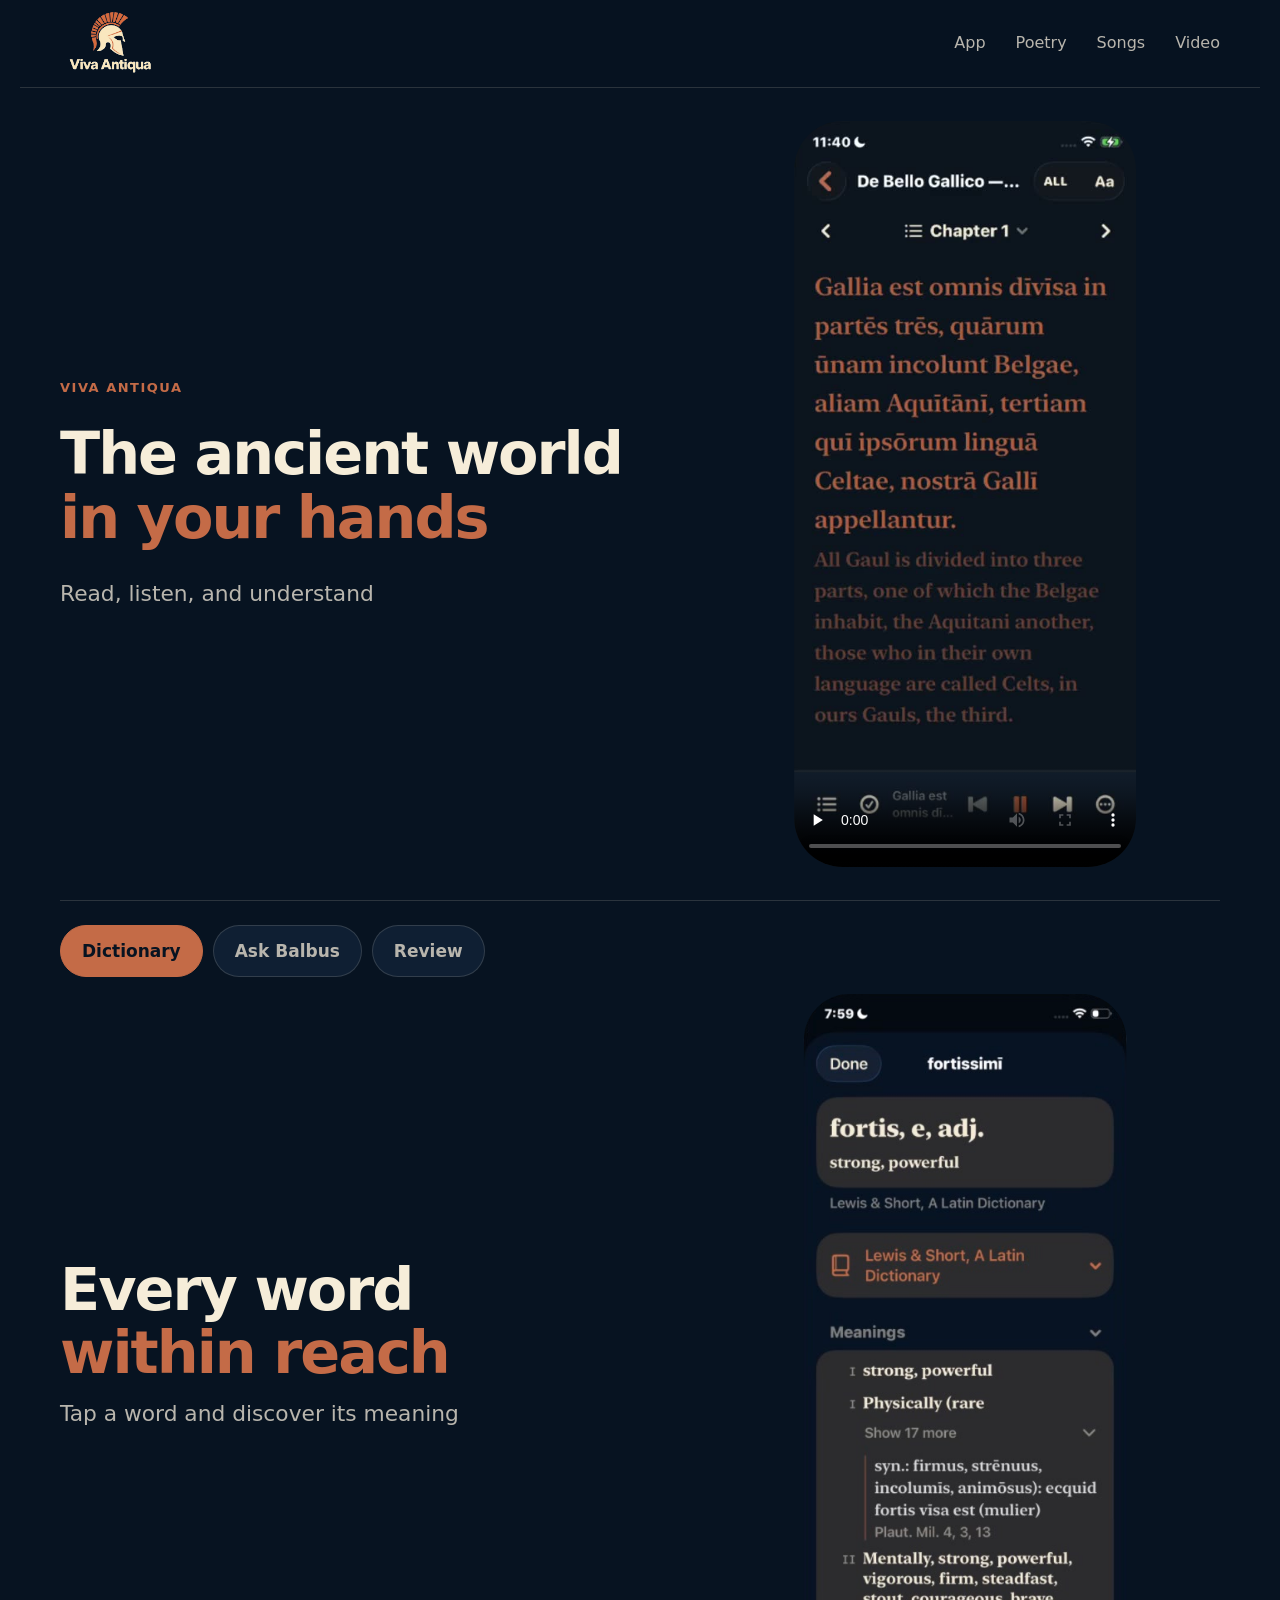
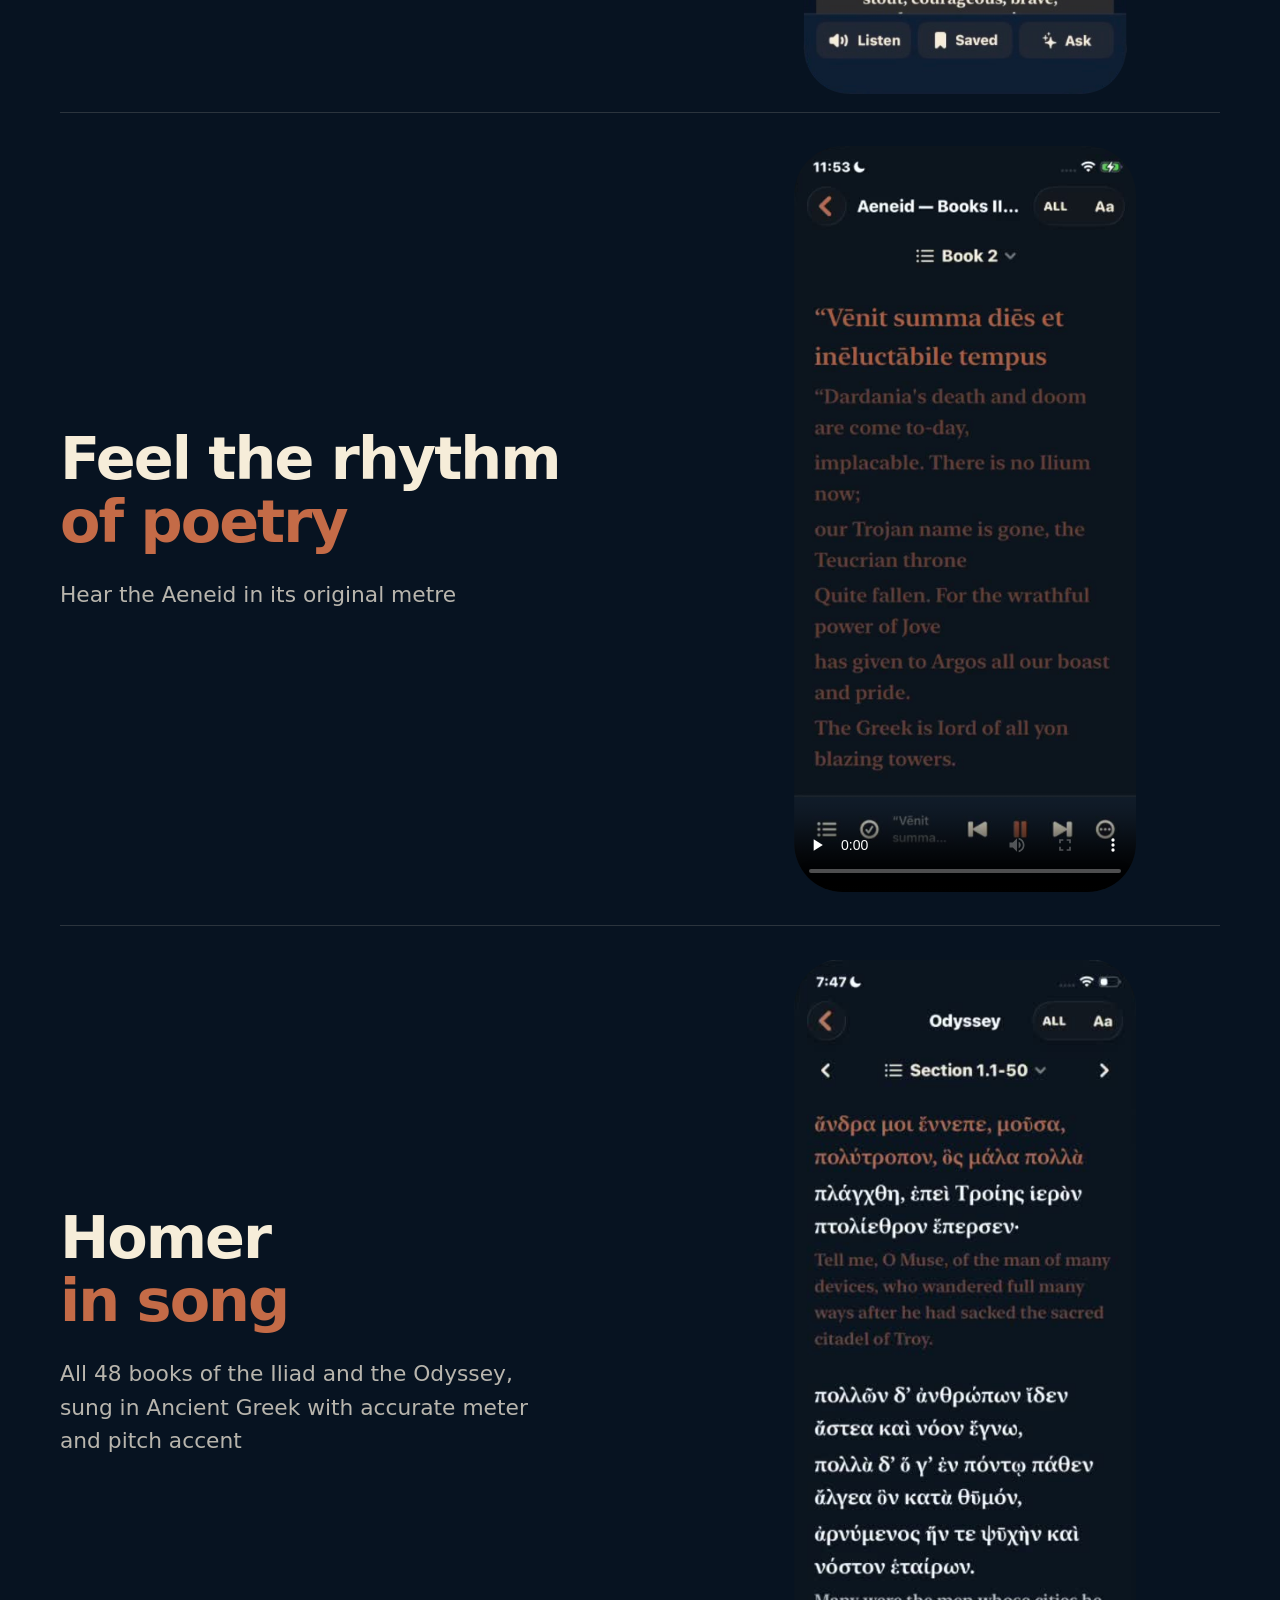
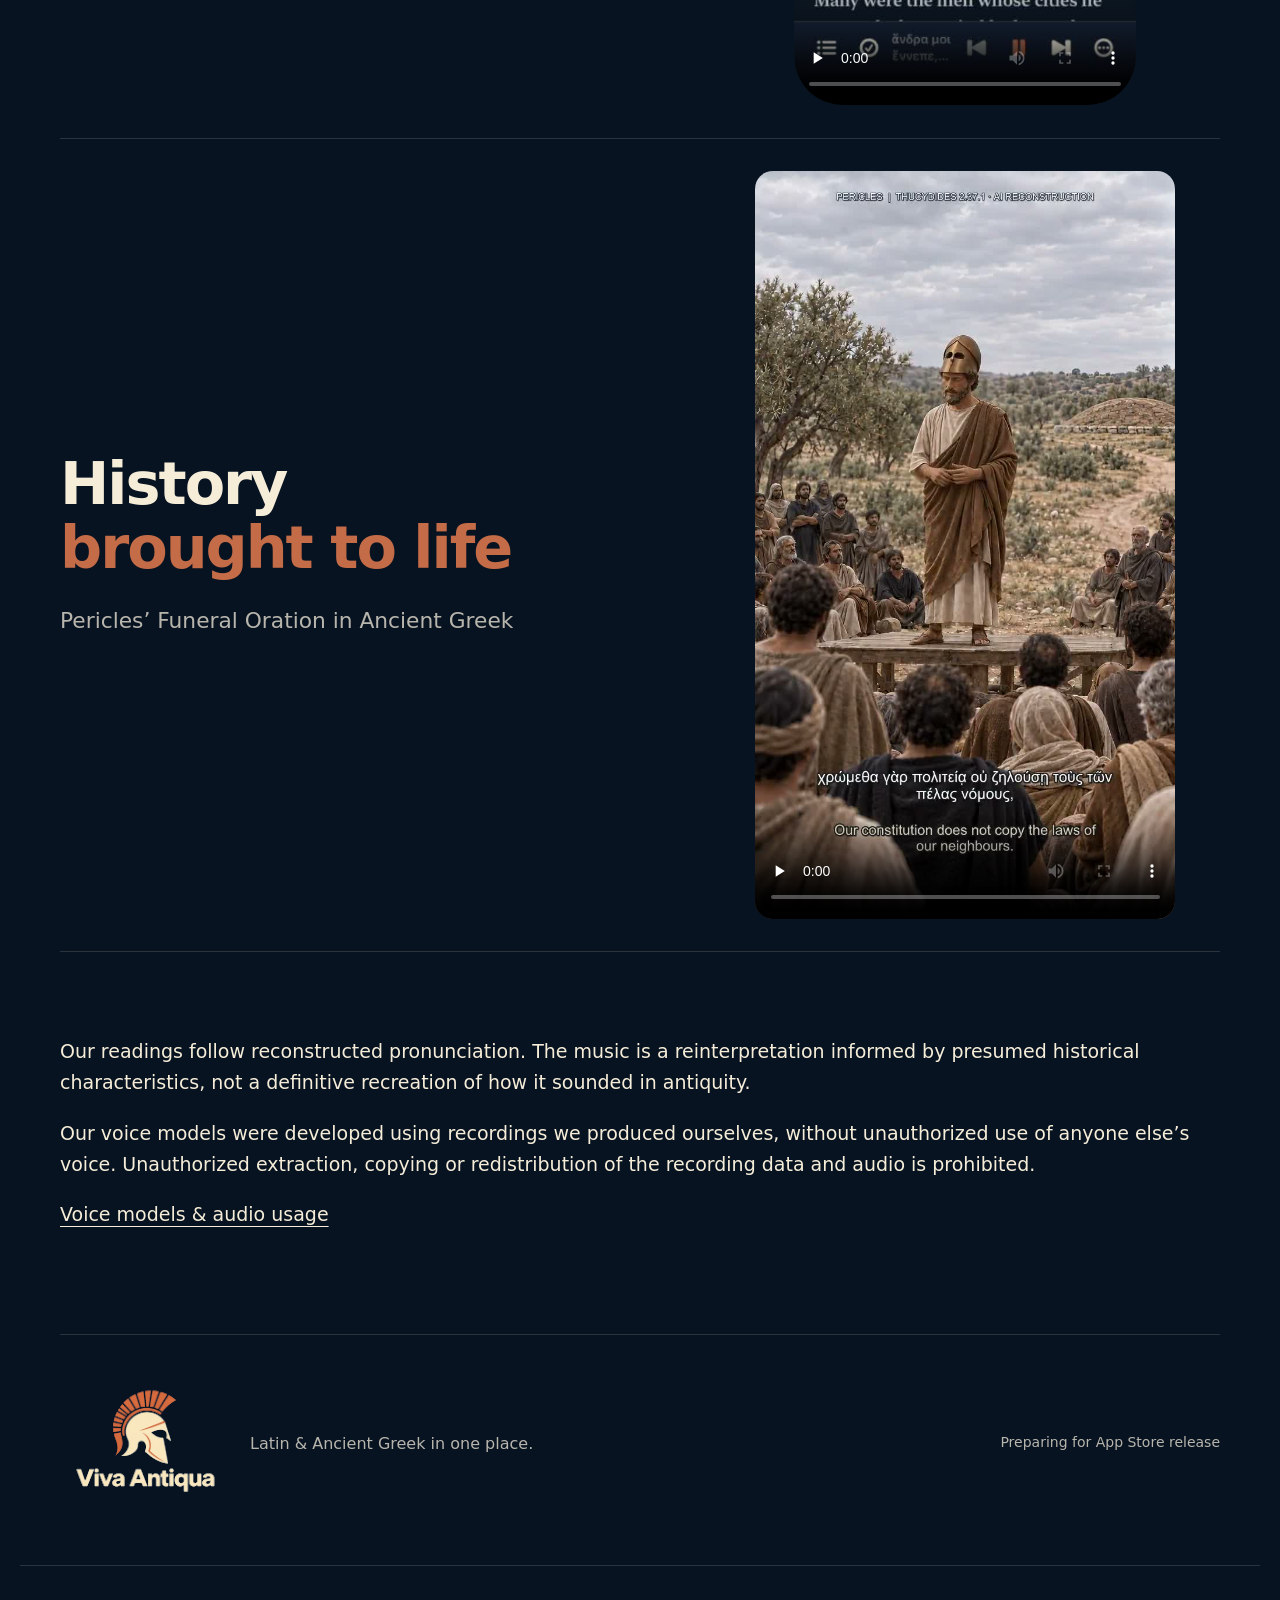
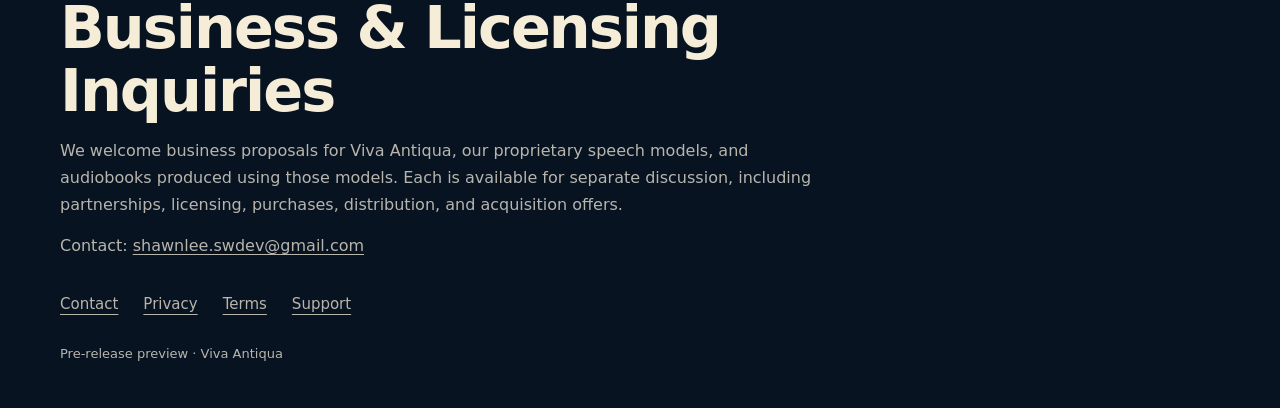
==== commit c45c6530: "Add business and licensing inquiries to homepage and support" ====
--- a/index.html
+++ b/index.html
@@ -1,5 +1,5 @@
 <!doctype html>
-<html lang="en"><head><meta charset="utf-8"><meta name="viewport" content="width=device-width, initial-scale=1"><meta name="robots" content="noindex,nofollow"><meta name="description" content="Latin and Ancient Greek audiobooks with reconstructed pronunciation, accurate vowel length, and English translations."><title>Viva Antiqua · Read and listen to the ancient world.</title><link rel="stylesheet" href="/styles.css?v=short-voice-notice-20261111"><link rel="icon" type="image/png" href="/assets/app-logo-classic.png"></head>
+<html lang="en"><head><meta charset="utf-8"><meta name="viewport" content="width=device-width, initial-scale=1"><meta name="robots" content="noindex,nofollow"><meta name="description" content="Latin and Ancient Greek audiobooks with reconstructed pronunciation, accurate vowel length, and English translations."><title>Viva Antiqua · Read and listen to the ancient world.</title><link rel="stylesheet" href="/styles.css?v=business-20261112"><link rel="icon" type="image/png" href="/assets/app-logo-classic.png"></head>
 <body class="demo-page"><svg xmlns="http://www.w3.org/2000/svg" width="0" height="0" aria-hidden="true" style="position:absolute"><filter id="brand-ink" color-interpolation-filters="sRGB"><feColorMatrix in="SourceGraphic" type="matrix" values="0 0 0 0 1 0 0 0 0 1 0 0 0 0 1 1 0 0 0 -0.12"/><feComponentTransfer><feFuncA type="linear" slope="8"/></feComponentTransfer><feComposite in="SourceGraphic" operator="in"/></filter></svg>
 <header><a class="brand" href="/" aria-label="Viva Antiqua home"><img class="brand-lockup" src="/assets/viva-antiqua-brand-final.png" width="1402" height="1122" alt="Viva Antiqua"></a><nav aria-label="Main navigation"><a href="#experience">App</a><a href="#voices">Poetry</a><a href="#iliad">Songs</a><a href="#watch">Video</a></nav></header>
 <nav class="mobile-nav" aria-label="Demo shortcuts"><a href="#experience">App</a><a href="#voices">Recitation</a><a href="#iliad">Homer sings</a><a href="#watch">Pericles</a></nav>
@@ -26,6 +26,6 @@
 <section class="section film" id="watch" aria-labelledby="film-title"><div><h2 id="film-title">History<br><em>brought to life</em></h2><p class="section-intro">Pericles’ Funeral Oration in Ancient Greek</p></div><figure><video controls playsinline preload="none" controlslist="nodownload" poster="/assets/pericles-poster.jpg" width="720" height="1280" aria-label="Pericles speech: AI-generated reconstruction with Ancient Greek audio and bilingual subtitles"><source src="/media/pericles-speech.mp4" type="video/mp4">Your browser does not support embedded video.</video></figure></section>
 <section class="section voice-notice" id="voice-models" aria-label="Voice model information"><p>Our readings follow reconstructed pronunciation. The music is a reinterpretation informed by presumed historical characteristics, not a definitive recreation of how it sounded in antiquity.</p><p>Our voice models were developed using recordings we produced ourselves, without unauthorized use of anyone else’s voice. Unauthorized extraction, copying or redistribution of the recording data and audio is prohibited.</p><p><a href="/terms/#voice-rights">Voice models &amp; audio usage</a></p></section>
 <div class="release"><img class="brand-lockup" src="/assets/viva-antiqua-brand-final.png" width="1402" height="1122" alt="Viva Antiqua"><div><p>Latin &amp; Ancient Greek in one place.</p></div><span>Preparing for App Store release</span></div>
-</main><footer><div class="footer-top"><div class="links"><a href="mailto:shawnlee.swdev@gmail.com">Contact</a><a href="/privacy/">Privacy</a><a href="/terms/">Terms</a><a href="/support/">Support</a></div></div><small>Pre-release preview · Viva Antiqua</small></footer>
-<script src="/mobile-story.js?v=our-readings-20261111" defer></script>
+</main><footer><section class="business-inquiries" aria-label="Business and licensing inquiries"><h2>Business &amp; Licensing Inquiries</h2><p>We welcome business proposals for Viva Antiqua, our proprietary speech models, and audiobooks produced using those models. Each is available for separate discussion, including partnerships, licensing, purchases, distribution, and acquisition offers.</p><p>Contact: <a href="mailto:shawnlee.swdev@gmail.com">shawnlee.swdev@gmail.com</a></p></section><div class="footer-top"><div class="links"><a href="mailto:shawnlee.swdev@gmail.com">Contact</a><a href="/privacy/">Privacy</a><a href="/terms/">Terms</a><a href="/support/">Support</a></div></div><small>Pre-release preview · Viva Antiqua</small></footer>
+<script src="/mobile-story.js?v=business-20261112" defer></script>
 </body></html>
--- a/styles.css
+++ b/styles.css
@@ -289,3 +289,9 @@
 /* A brief audio notice, without a full-height promotional panel. */
 .cinema-end.voice-notice-wrap{min-height:0;padding:32px 24px}
 .voice-notice-wrap .voice-notice{padding:0;margin:0}
+
+/* Business contact shared by desktop and mobile homepages. */
+.business-inquiries{max-width:760px;margin:0 0 32px;text-align:left}
+.business-inquiries h2,.cinema-end .business-inquiries h2{font-size:24px;letter-spacing:-.4px;margin:0 0 14px}
+.business-inquiries p{font-size:16px;color:var(--muted);line-height:1.7;margin:0 0 14px}
+.business-inquiries a{overflow-wrap:anywhere;text-decoration:underline;text-underline-offset:3px}
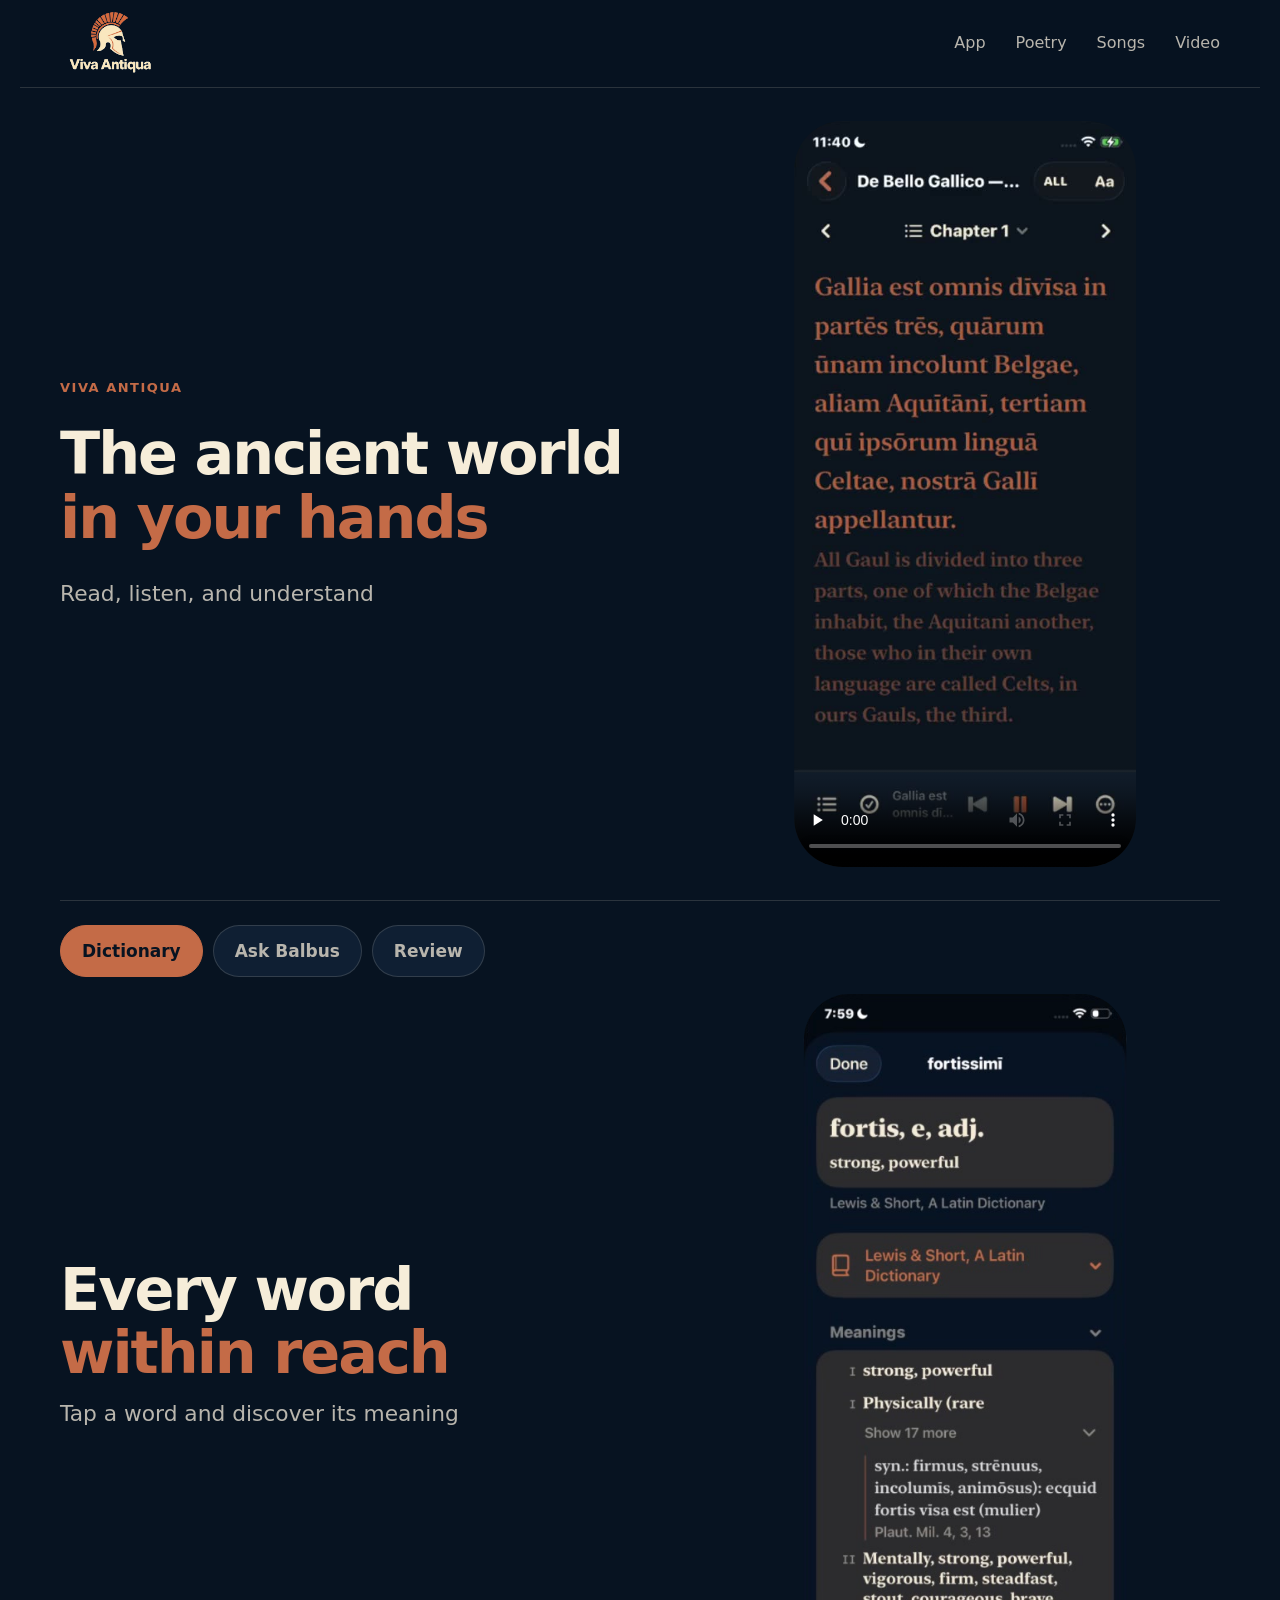
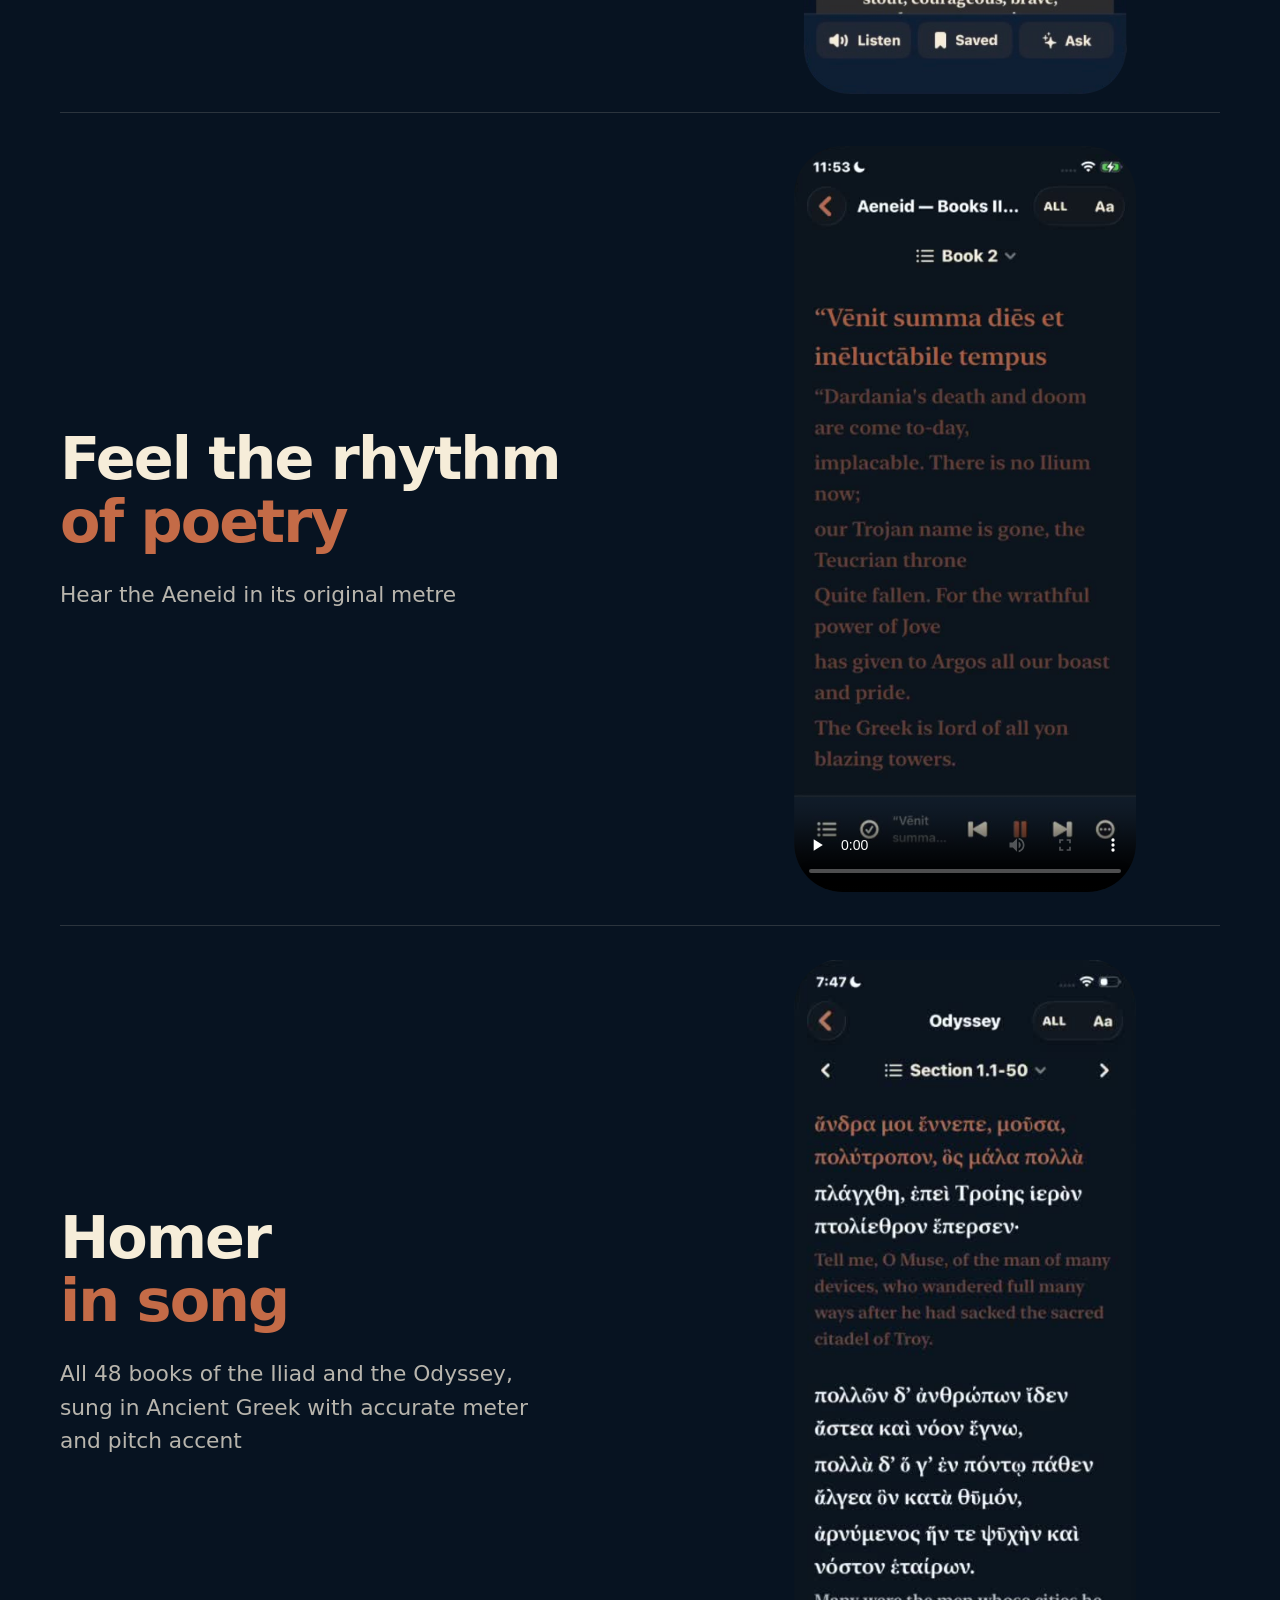
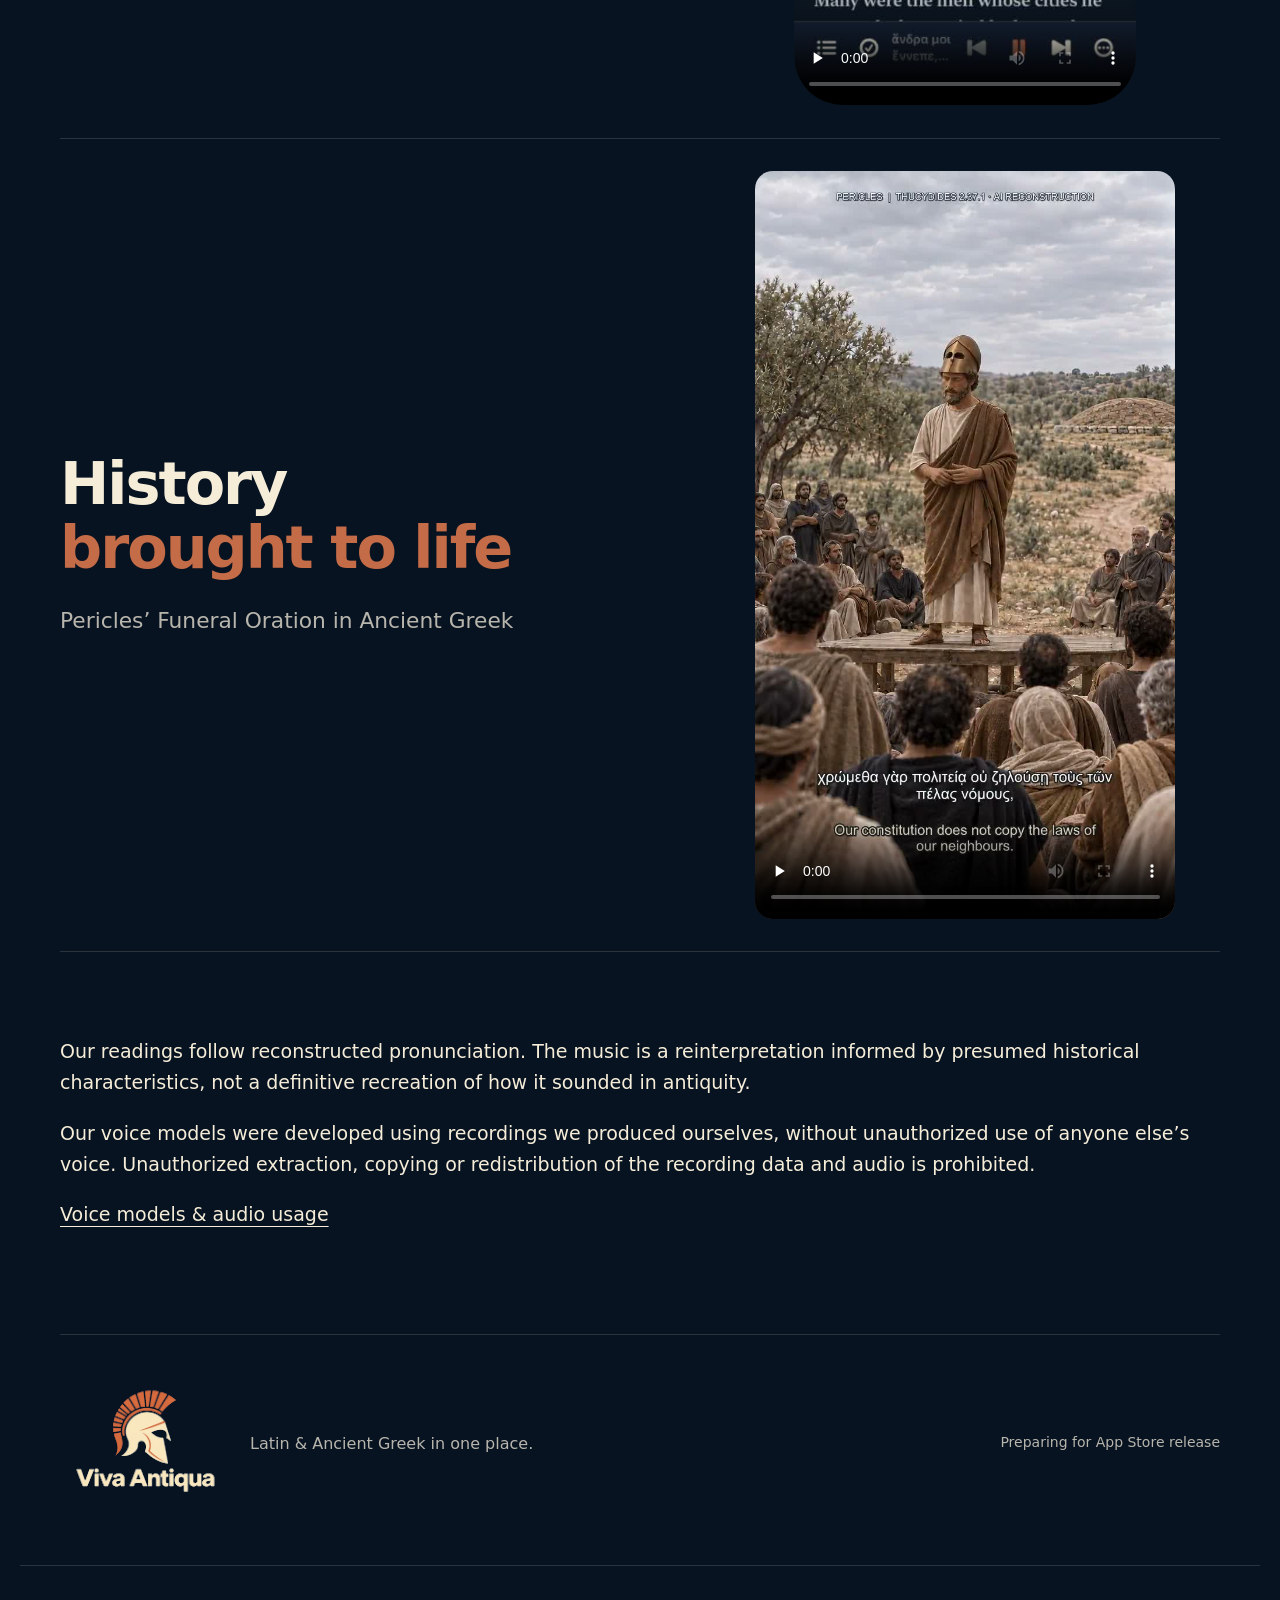
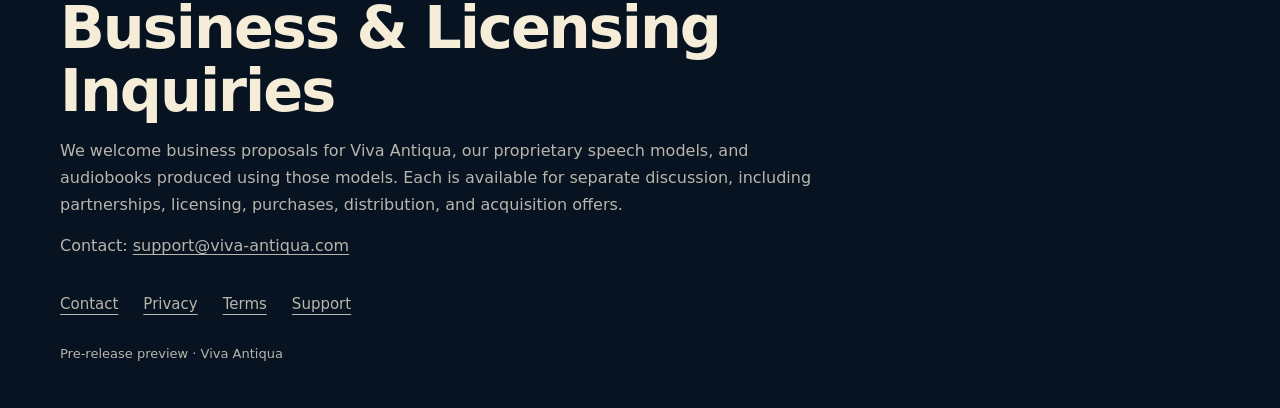
==== commit 72bf0f26: "Contact: support@viva-antiqua.com Co-Authored-By: Claude Opus 5.5 <noreply@anthropic.com>" ====
--- a/index.html
+++ b/index.html
@@ -26,6 +26,6 @@
 <section class="section film" id="watch" aria-labelledby="film-title"><div><h2 id="film-title">History<br><em>brought to life</em></h2><p class="section-intro">Pericles’ Funeral Oration in Ancient Greek</p></div><figure><video controls playsinline preload="none" controlslist="nodownload" poster="/assets/pericles-poster.jpg" width="720" height="1280" aria-label="Pericles speech: AI-generated reconstruction with Ancient Greek audio and bilingual subtitles"><source src="/media/pericles-speech.mp4" type="video/mp4">Your browser does not support embedded video.</video></figure></section>
 <section class="section voice-notice" id="voice-models" aria-label="Voice model information"><p>Our readings follow reconstructed pronunciation. The music is a reinterpretation informed by presumed historical characteristics, not a definitive recreation of how it sounded in antiquity.</p><p>Our voice models were developed using recordings we produced ourselves, without unauthorized use of anyone else’s voice. Unauthorized extraction, copying or redistribution of the recording data and audio is prohibited.</p><p><a href="/terms/#voice-rights">Voice models &amp; audio usage</a></p></section>
 <div class="release"><img class="brand-lockup" src="/assets/viva-antiqua-brand-final.png" width="1402" height="1122" alt="Viva Antiqua"><div><p>Latin &amp; Ancient Greek in one place.</p></div><span>Preparing for App Store release</span></div>
-</main><footer><section class="business-inquiries" aria-label="Business and licensing inquiries"><h2>Business &amp; Licensing Inquiries</h2><p>We welcome business proposals for Viva Antiqua, our proprietary speech models, and audiobooks produced using those models. Each is available for separate discussion, including partnerships, licensing, purchases, distribution, and acquisition offers.</p><p>Contact: <a href="mailto:shawnlee.swdev@gmail.com">shawnlee.swdev@gmail.com</a></p></section><div class="footer-top"><div class="links"><a href="mailto:shawnlee.swdev@gmail.com">Contact</a><a href="/privacy/">Privacy</a><a href="/terms/">Terms</a><a href="/support/">Support</a></div></div><small>Pre-release preview · Viva Antiqua</small></footer>
+</main><footer><section class="business-inquiries" aria-label="Business and licensing inquiries"><h2>Business &amp; Licensing Inquiries</h2><p>We welcome business proposals for Viva Antiqua, our proprietary speech models, and audiobooks produced using those models. Each is available for separate discussion, including partnerships, licensing, purchases, distribution, and acquisition offers.</p><p>Contact: <a href="mailto:support@viva-antiqua.com">support@viva-antiqua.com</a></p></section><div class="footer-top"><div class="links"><a href="mailto:support@viva-antiqua.com">Contact</a><a href="/privacy/">Privacy</a><a href="/terms/">Terms</a><a href="/support/">Support</a></div></div><small>Pre-release preview · Viva Antiqua</small></footer>
 <script src="/mobile-story.js?v=business-20261112" defer></script>
 </body></html>
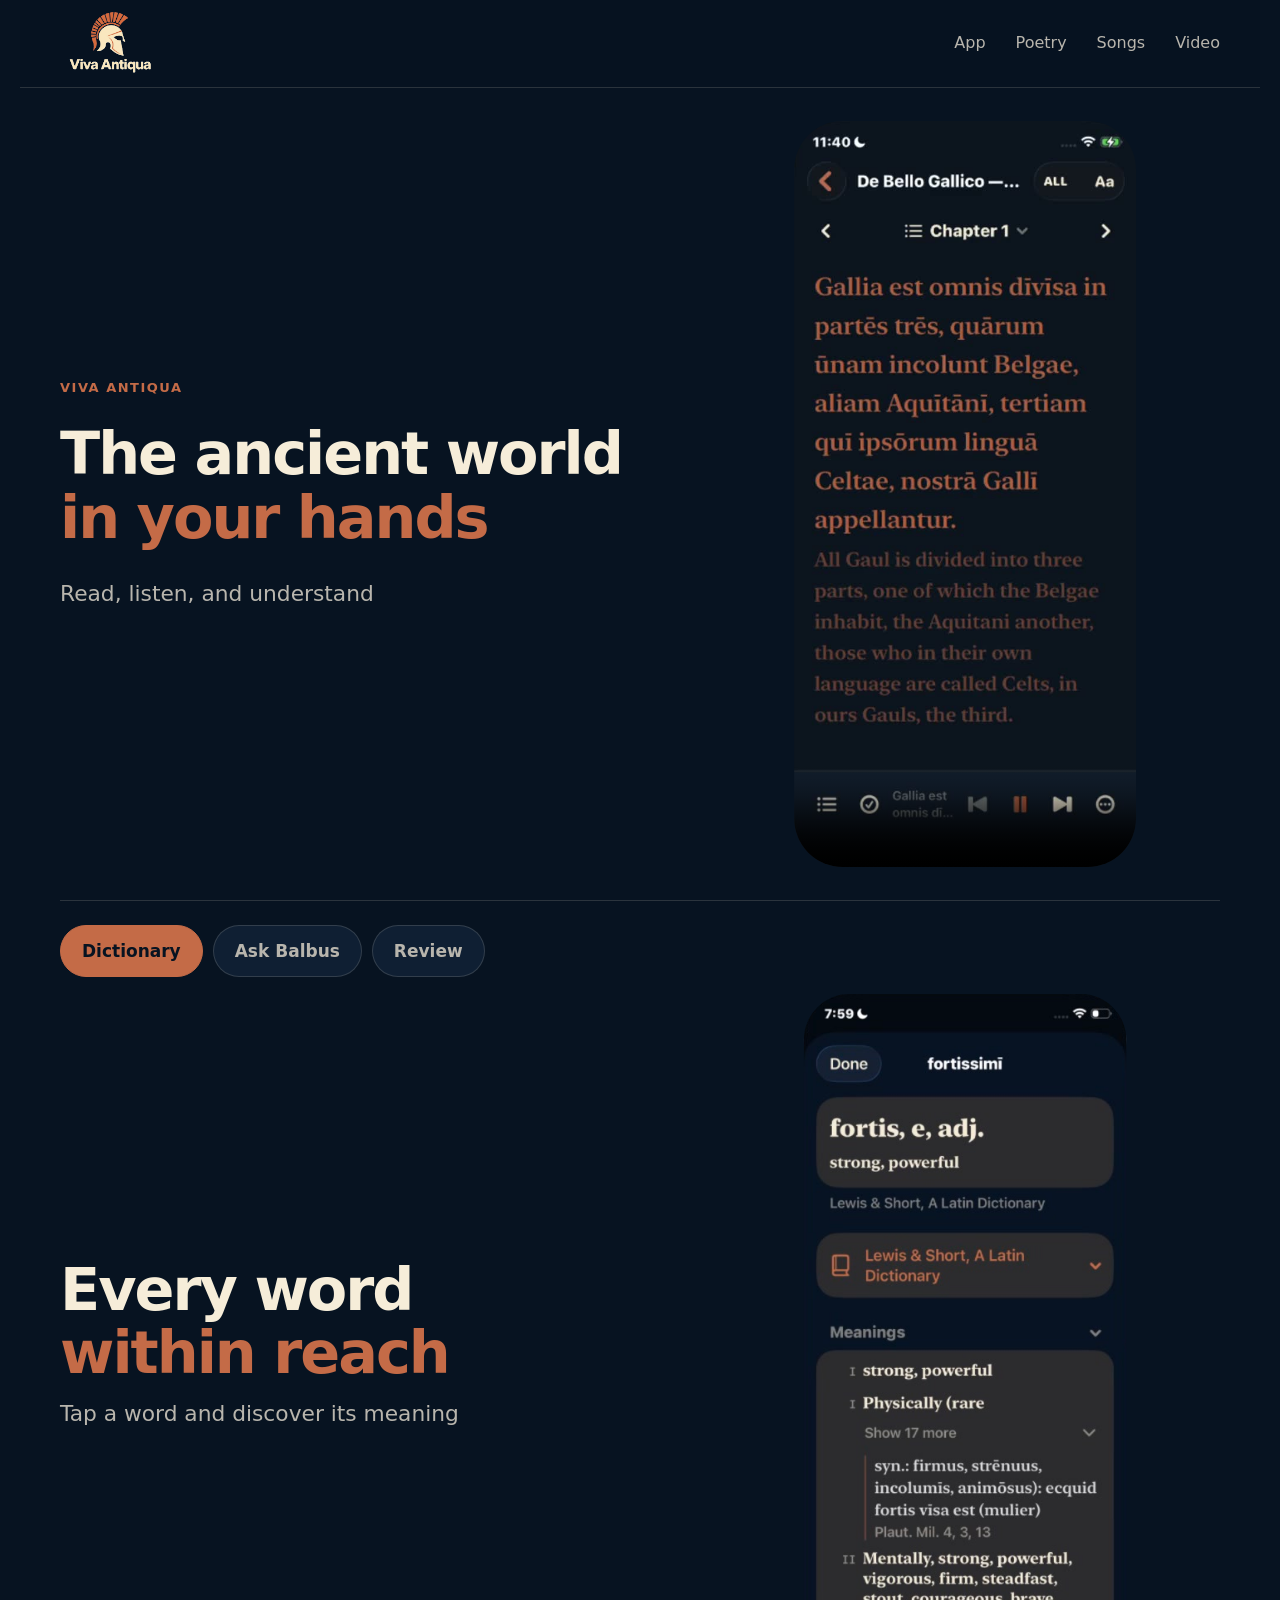
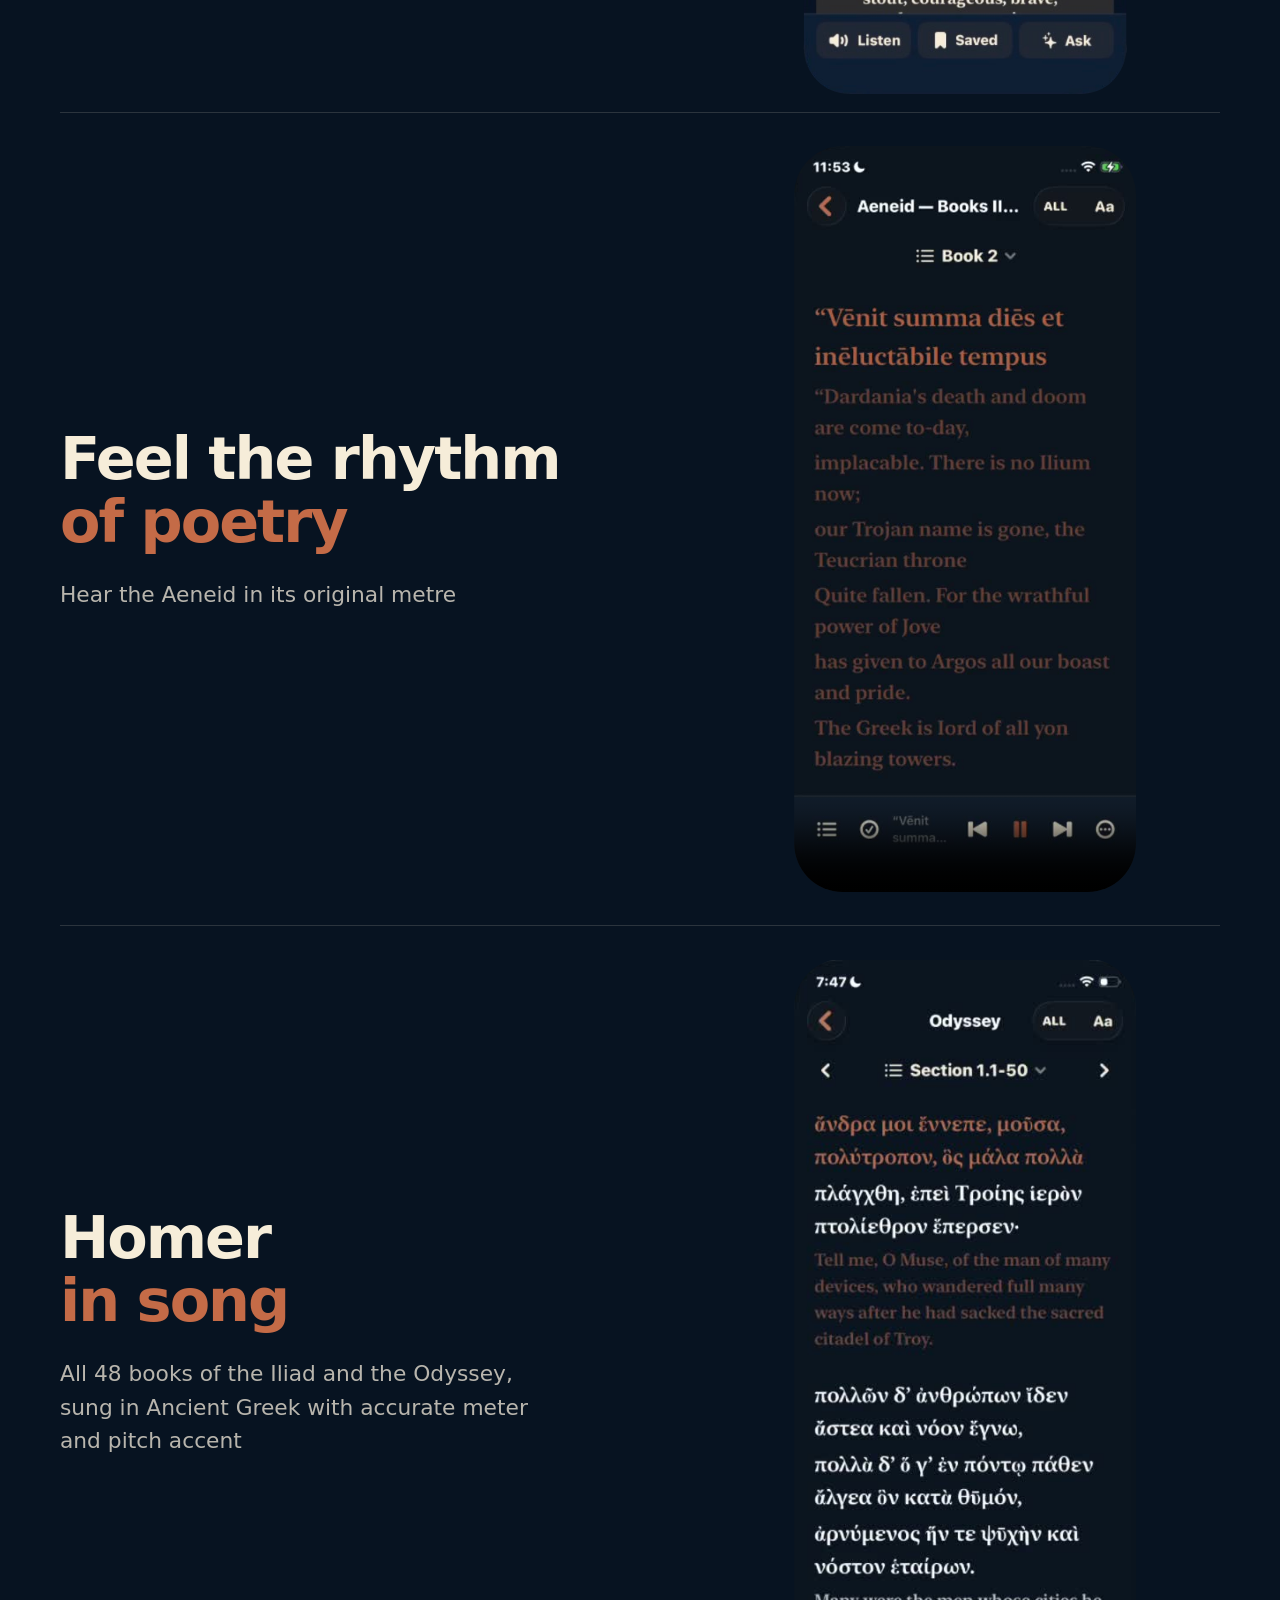
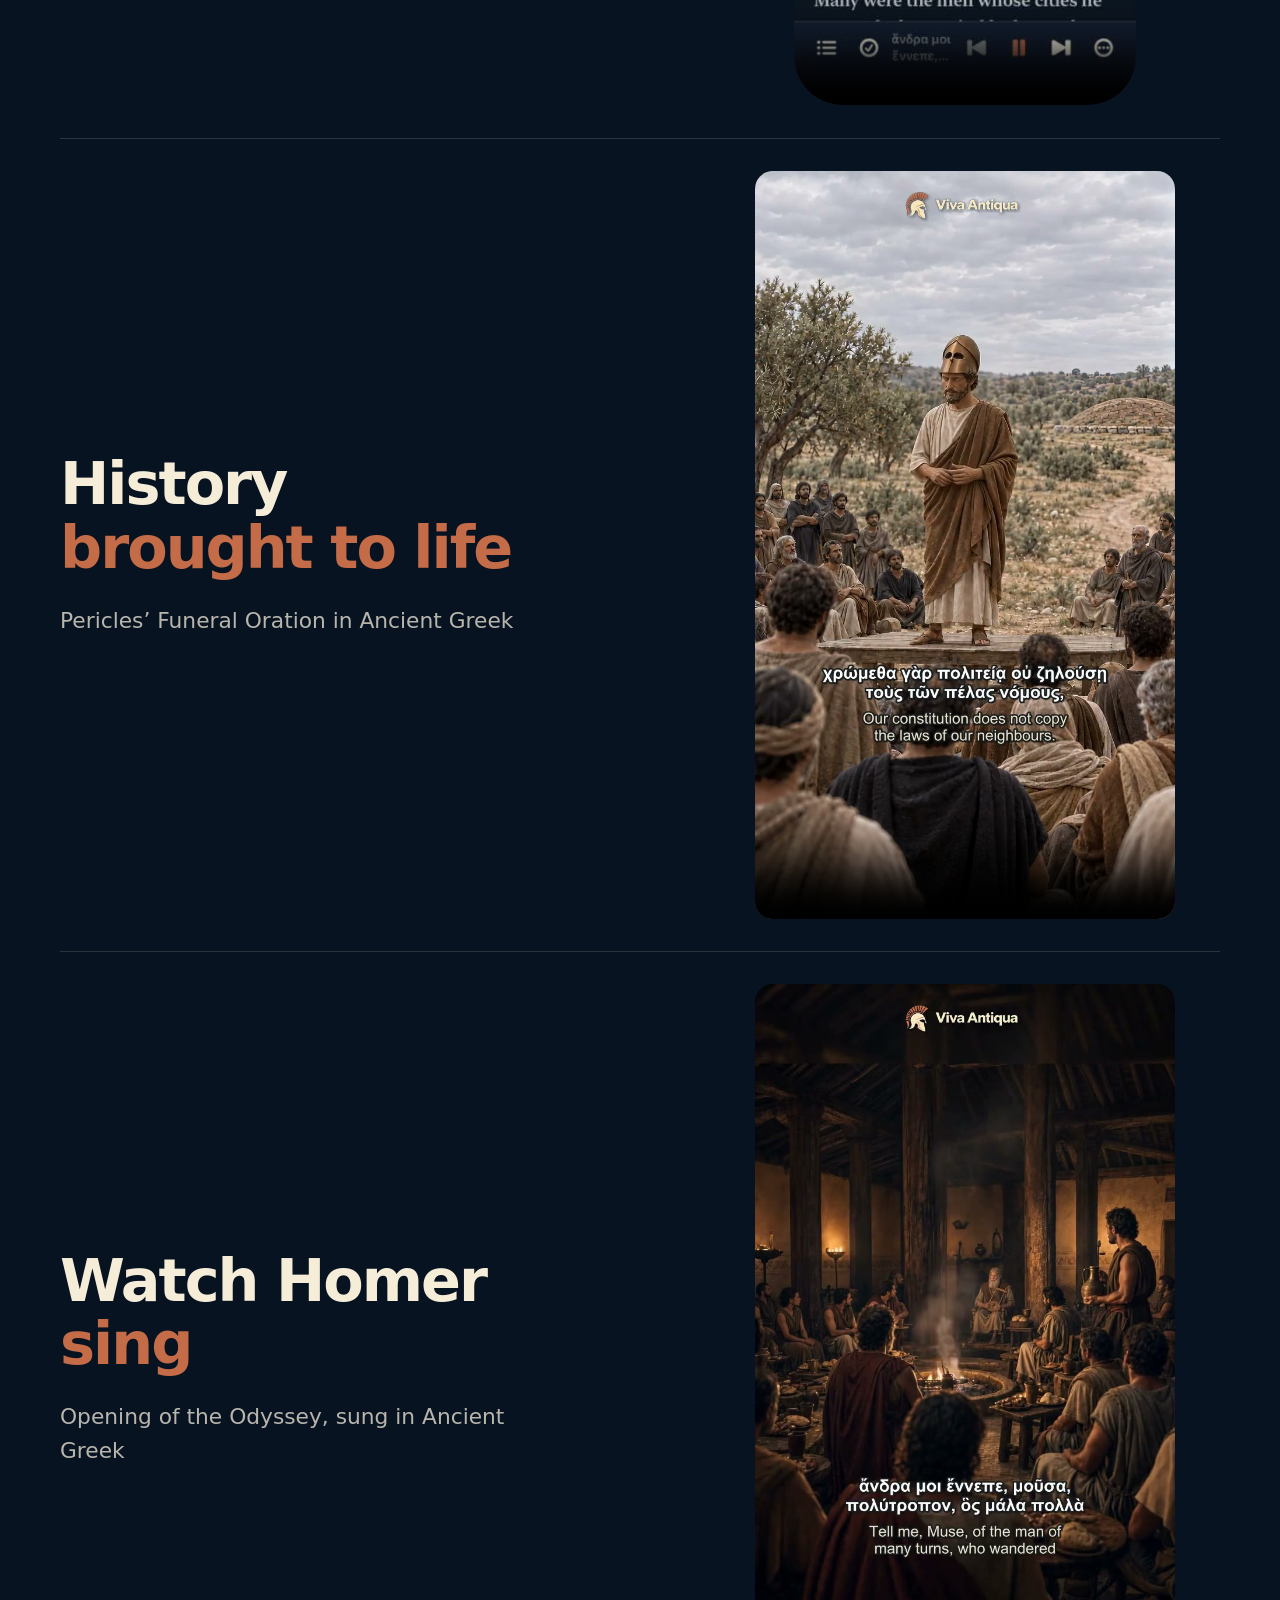
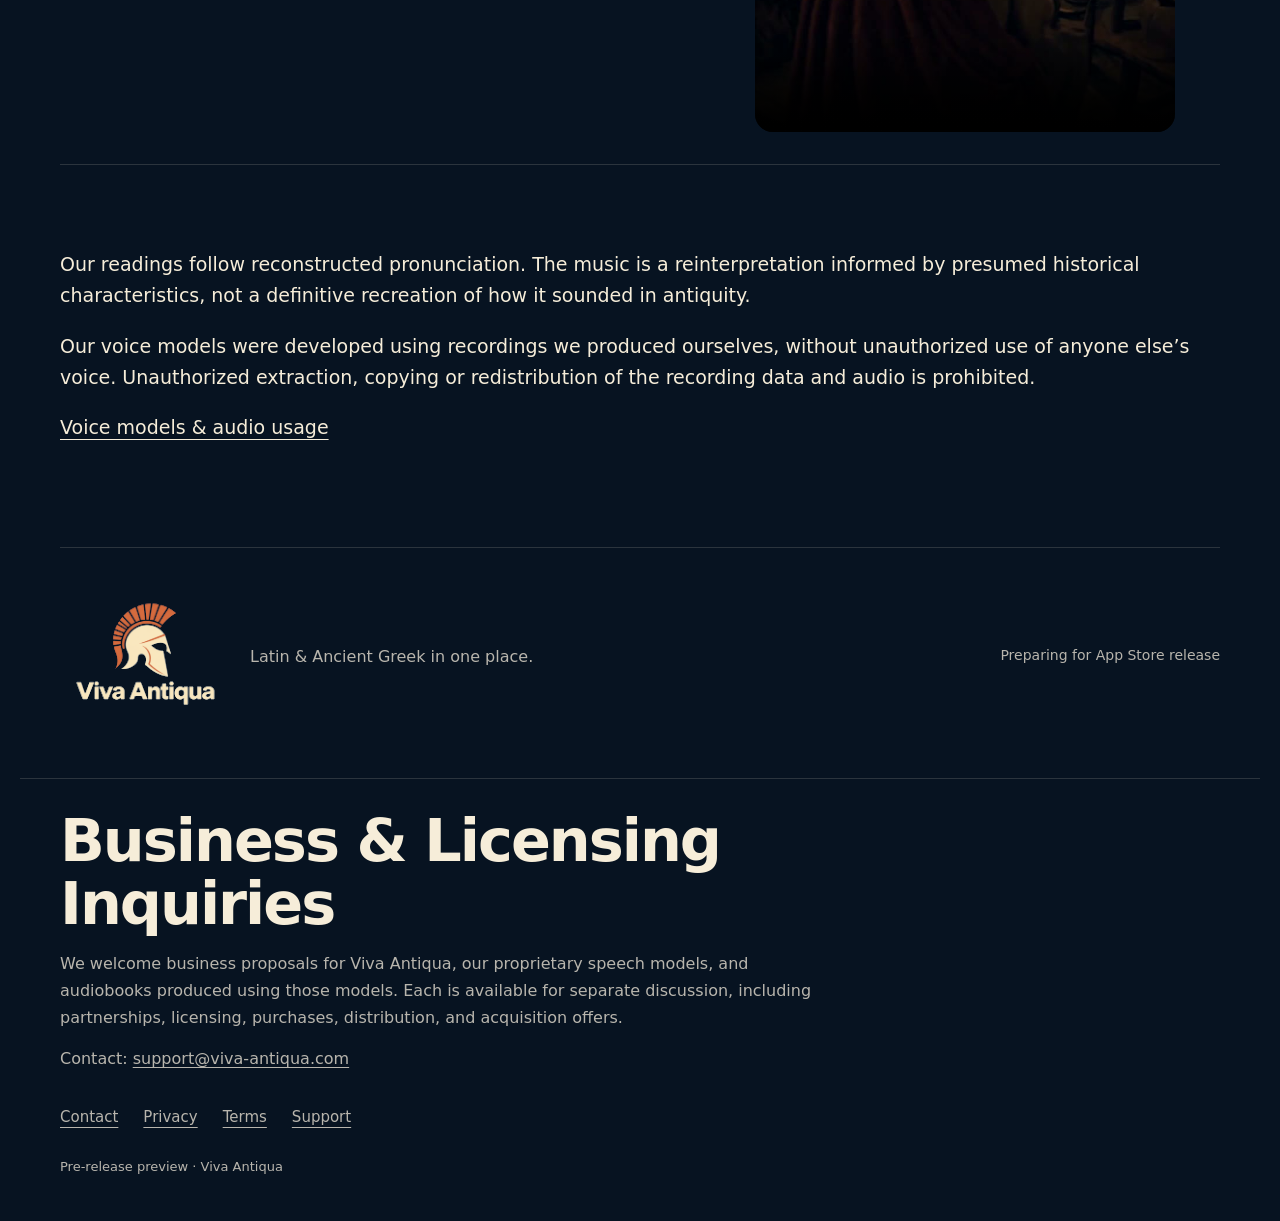
==== commit 9254ae0d: "Demo: add Homer Odyssey film after Pericles; branded videos, clean mobile posters Homer section uses" ====
--- a/index.html
+++ b/index.html
@@ -1,5 +1,5 @@
 <!doctype html>
-<html lang="en"><head><meta charset="utf-8"><meta name="viewport" content="width=device-width, initial-scale=1"><meta name="robots" content="noindex,nofollow"><meta name="description" content="Latin and Ancient Greek audiobooks with reconstructed pronunciation, accurate vowel length, and English translations."><title>Viva Antiqua · Read and listen to the ancient world.</title><link rel="stylesheet" href="/styles.css?v=business-20261112"><link rel="icon" type="image/png" href="/assets/app-logo-classic.png"></head>
+<html lang="en"><head><meta charset="utf-8"><meta name="viewport" content="width=device-width, initial-scale=1"><meta name="robots" content="noindex,nofollow"><meta name="description" content="Latin and Ancient Greek audiobooks with reconstructed pronunciation, accurate vowel length, and English translations."><title>Viva Antiqua · Read and listen to the ancient world.</title><link rel="stylesheet" href="/styles.css?v=homer-film-20261116"><link rel="icon" type="image/png" href="/assets/app-logo-classic.png"></head>
 <body class="demo-page"><svg xmlns="http://www.w3.org/2000/svg" width="0" height="0" aria-hidden="true" style="position:absolute"><filter id="brand-ink" color-interpolation-filters="sRGB"><feColorMatrix in="SourceGraphic" type="matrix" values="0 0 0 0 1 0 0 0 0 1 0 0 0 0 1 1 0 0 0 -0.12"/><feComponentTransfer><feFuncA type="linear" slope="8"/></feComponentTransfer><feComposite in="SourceGraphic" operator="in"/></filter></svg>
 <header><a class="brand" href="/" aria-label="Viva Antiqua home"><img class="brand-lockup" src="/assets/viva-antiqua-brand-final.png" width="1402" height="1122" alt="Viva Antiqua"></a><nav aria-label="Main navigation"><a href="#experience">App</a><a href="#voices">Poetry</a><a href="#iliad">Songs</a><a href="#watch">Video</a></nav></header>
 <nav class="mobile-nav" aria-label="Demo shortcuts"><a href="#experience">App</a><a href="#voices">Recitation</a><a href="#iliad">Homer sings</a><a href="#watch">Pericles</a></nav>
@@ -22,10 +22,10 @@
 </div>
 </section>
 <section class="section film" id="voices" aria-labelledby="voices-title"><div><h2 id="voices-title">Feel the rhythm<br><em>of poetry</em></h2><p class="section-intro">Hear the Aeneid in its original metre</p></div><figure class="demo"><video controls playsinline preload="none" controlslist="nodownload" poster="/assets/aeneid-verse-poster.jpg" width="582" height="1266" aria-label="Aeneid Book II verse recitation from Venit summa dies to Danai dominantur in urbe, actual iPhone playback"><source src="/media/aeneid-verse-iphone.mp4" type="video/mp4"></video></figure></section>
-<section class="section film homer-section" id="iliad" aria-labelledby="homer-title"><div><h2 id="homer-title">Homer<br><em>in song</em></h2><p class="section-intro">All 48 books of the Iliad and the Odyssey, sung in Ancient Greek with accurate meter and pitch accent</p></div><figure class="demo"><video controls playsinline preload="none" controlslist="nodownload" poster="/assets/odyssey-song-poster.jpg?v=2" width="582" height="1266" aria-label="Odyssey Book I, lines 1–9: actual Viva Antiqua iPhone playback with Greek, English, and sound"><source src="/media/odyssey-song-iphone.mp4?v=2" type="video/mp4">Your browser does not support embedded video.</video></figure></section>
-<section class="section film" id="watch" aria-labelledby="film-title"><div><h2 id="film-title">History<br><em>brought to life</em></h2><p class="section-intro">Pericles’ Funeral Oration in Ancient Greek</p></div><figure><video controls playsinline preload="none" controlslist="nodownload" poster="/assets/pericles-poster.jpg" width="720" height="1280" aria-label="Pericles speech: AI-generated reconstruction with Ancient Greek audio and bilingual subtitles"><source src="/media/pericles-speech.mp4" type="video/mp4">Your browser does not support embedded video.</video></figure></section>
+<section class="section film homer-section" id="iliad" aria-labelledby="homer-title"><div><h2 id="homer-title">Homer<br><em>in song</em></h2><p class="section-intro">All 48 books of the Iliad and the Odyssey, sung in Ancient Greek with accurate meter and pitch accent</p></div><figure class="demo"><video controls playsinline preload="none" controlslist="nodownload" poster="/assets/odyssey-song-poster.jpg?v=2" width="582" height="1266" aria-label="Odyssey Book I, lines 1–10: actual Viva Antiqua iPhone playback with Greek, English, and sound"><source src="/media/odyssey-song-iphone.mp4?v=3" type="video/mp4">Your browser does not support embedded video.</video></figure></section>
+<section class="section film" id="watch" aria-labelledby="film-title"><div><h2 id="film-title">History<br><em>brought to life</em></h2><p class="section-intro">Pericles’ Funeral Oration in Ancient Greek</p></div><figure><video controls playsinline preload="none" controlslist="nodownload" poster="/assets/pericles-poster.jpg?v=brand" width="720" height="1280" aria-label="Pericles speech: AI-generated reconstruction with Ancient Greek audio and bilingual subtitles"><source src="/media/pericles-speech.mp4?v=brand" type="video/mp4">Your browser does not support embedded video.</video></figure></section><section class="section film" id="watch-homer" aria-labelledby="homer-film-title"><div><h2 id="homer-film-title">Watch Homer<br><em>sing</em></h2><p class="section-intro">Opening of the Odyssey, sung in Ancient Greek</p></div><figure><video controls playsinline preload="none" controlslist="nodownload" poster="/assets/odyssey-bard-poster.jpg?v=4" width="720" height="1280" aria-label="Homer singing the opening of the Odyssey: AI-generated visuals with Ancient Greek song and bilingual subtitles"><source src="/media/odyssey-bard.mp4?v=4" type="video/mp4">Your browser does not support embedded video.</video></figure></section>
 <section class="section voice-notice" id="voice-models" aria-label="Voice model information"><p>Our readings follow reconstructed pronunciation. The music is a reinterpretation informed by presumed historical characteristics, not a definitive recreation of how it sounded in antiquity.</p><p>Our voice models were developed using recordings we produced ourselves, without unauthorized use of anyone else’s voice. Unauthorized extraction, copying or redistribution of the recording data and audio is prohibited.</p><p><a href="/terms/#voice-rights">Voice models &amp; audio usage</a></p></section>
 <div class="release"><img class="brand-lockup" src="/assets/viva-antiqua-brand-final.png" width="1402" height="1122" alt="Viva Antiqua"><div><p>Latin &amp; Ancient Greek in one place.</p></div><span>Preparing for App Store release</span></div>
 </main><footer><section class="business-inquiries" aria-label="Business and licensing inquiries"><h2>Business &amp; Licensing Inquiries</h2><p>We welcome business proposals for Viva Antiqua, our proprietary speech models, and audiobooks produced using those models. Each is available for separate discussion, including partnerships, licensing, purchases, distribution, and acquisition offers.</p><p>Contact: <a href="mailto:support@viva-antiqua.com">support@viva-antiqua.com</a></p></section><div class="footer-top"><div class="links"><a href="mailto:support@viva-antiqua.com">Contact</a><a href="/privacy/">Privacy</a><a href="/terms/">Terms</a><a href="/support/">Support</a></div></div><small>Pre-release preview · Viva Antiqua</small></footer>
-<script src="/mobile-story.js?v=business-20261112" defer></script>
+<script src="/mobile-story.js?v=homer-film-20261116d" defer></script>
 </body></html>
--- a/styles.css
+++ b/styles.css
@@ -16,7 +16,7 @@
 /* Clip the captured iPhone corners, including the desktop outside its screen. */
 .demo video,.book-screen img,.learning-feature .book-screen img{border:0;background:transparent;border-radius:14% / 6.5%;clip-path:inset(1px round 14% / 6.5%)}
 .book-screen a{display:block;line-height:0}
-#watch video{border:0;background:transparent;border-radius:18px}
+#watch video,#watch-homer video{border:0;background:transparent;border-radius:18px}
 .play-features{list-style:none;margin:32px 0 0;padding:0;display:grid;gap:26px;max-width:500px}
 .play-features strong{display:block;font-size:23px;font-weight:600;margin-bottom:4px}
 .play-features span{display:block;color:var(--muted);font-size:20px;line-height:1.6}
@@ -72,7 +72,7 @@
   /* Reserve media dimensions before lazy images load so anchor links stay aligned. */
   .demo,.film figure,.book-screen{width:min(184px,calc(56svh * 388 / 844))}
   .hero .demo{width:min(161px,calc(48svh * 582 / 1266))}
-  #watch figure{width:min(225px,calc(56svh * 720 / 1280))}
+  #watch figure,#watch-homer figure{width:min(225px,calc(56svh * 720 / 1280))}
   .demo video,.film video,.book-screen img,.hero .demo video{width:100%;max-height:none;height:auto}
   .book-screen img{aspect-ratio:388 / 844}
 }
@@ -93,7 +93,7 @@
   .film h2{font-size:clamp(29px,8vw,38px);margin-bottom:12px}
   .film .section-intro{font-size:16px;line-height:1.5;max-width:340px;margin-inline:auto}
   .film .demo{width:calc(clamp(220px,100svh - 280px,560px) * 582 / 1266)}
-  #watch figure{width:calc(clamp(220px,100svh - 290px,560px) * 720 / 1280)}
+  #watch figure,#watch-homer figure{width:calc(clamp(220px,100svh - 290px,560px) * 720 / 1280)}
   #play .book-screen{width:calc(clamp(180px,100svh - 440px,400px) * 388 / 844)}
   .play-features{margin-top:16px;gap:10px}
   .play-features strong{font-size:16px;margin-bottom:0}
@@ -251,9 +251,9 @@
   .demo-page .learning-feature>div{padding-top:0;max-width:none}
   .demo-page .hero figure,.demo-page .film figure,.demo-page .learning-feature figure{width:auto;max-width:100%;justify-self:center;margin:0}
   .demo-page .hero video,.demo-page .film video,.demo-page .book-screen img{display:block;width:auto;height:auto;max-height:calc(100svh - 152px);max-width:100%;object-fit:contain}
-  .demo-page .hero video,.demo-page .film:not(#watch) video{aspect-ratio:582/1266}
+  .demo-page .hero video,.demo-page .film:not(#watch):not(#watch-homer) video{aspect-ratio:582/1266}
   .demo-page .book-screen img{aspect-ratio:390/844}
-  .demo-page #watch video{aspect-ratio:720/1280}
+  .demo-page #watch video,.demo-page #watch-homer video{aspect-ratio:720/1280}
 }
 
 /* Desktop learning tabs and the community navigation shortcut. */
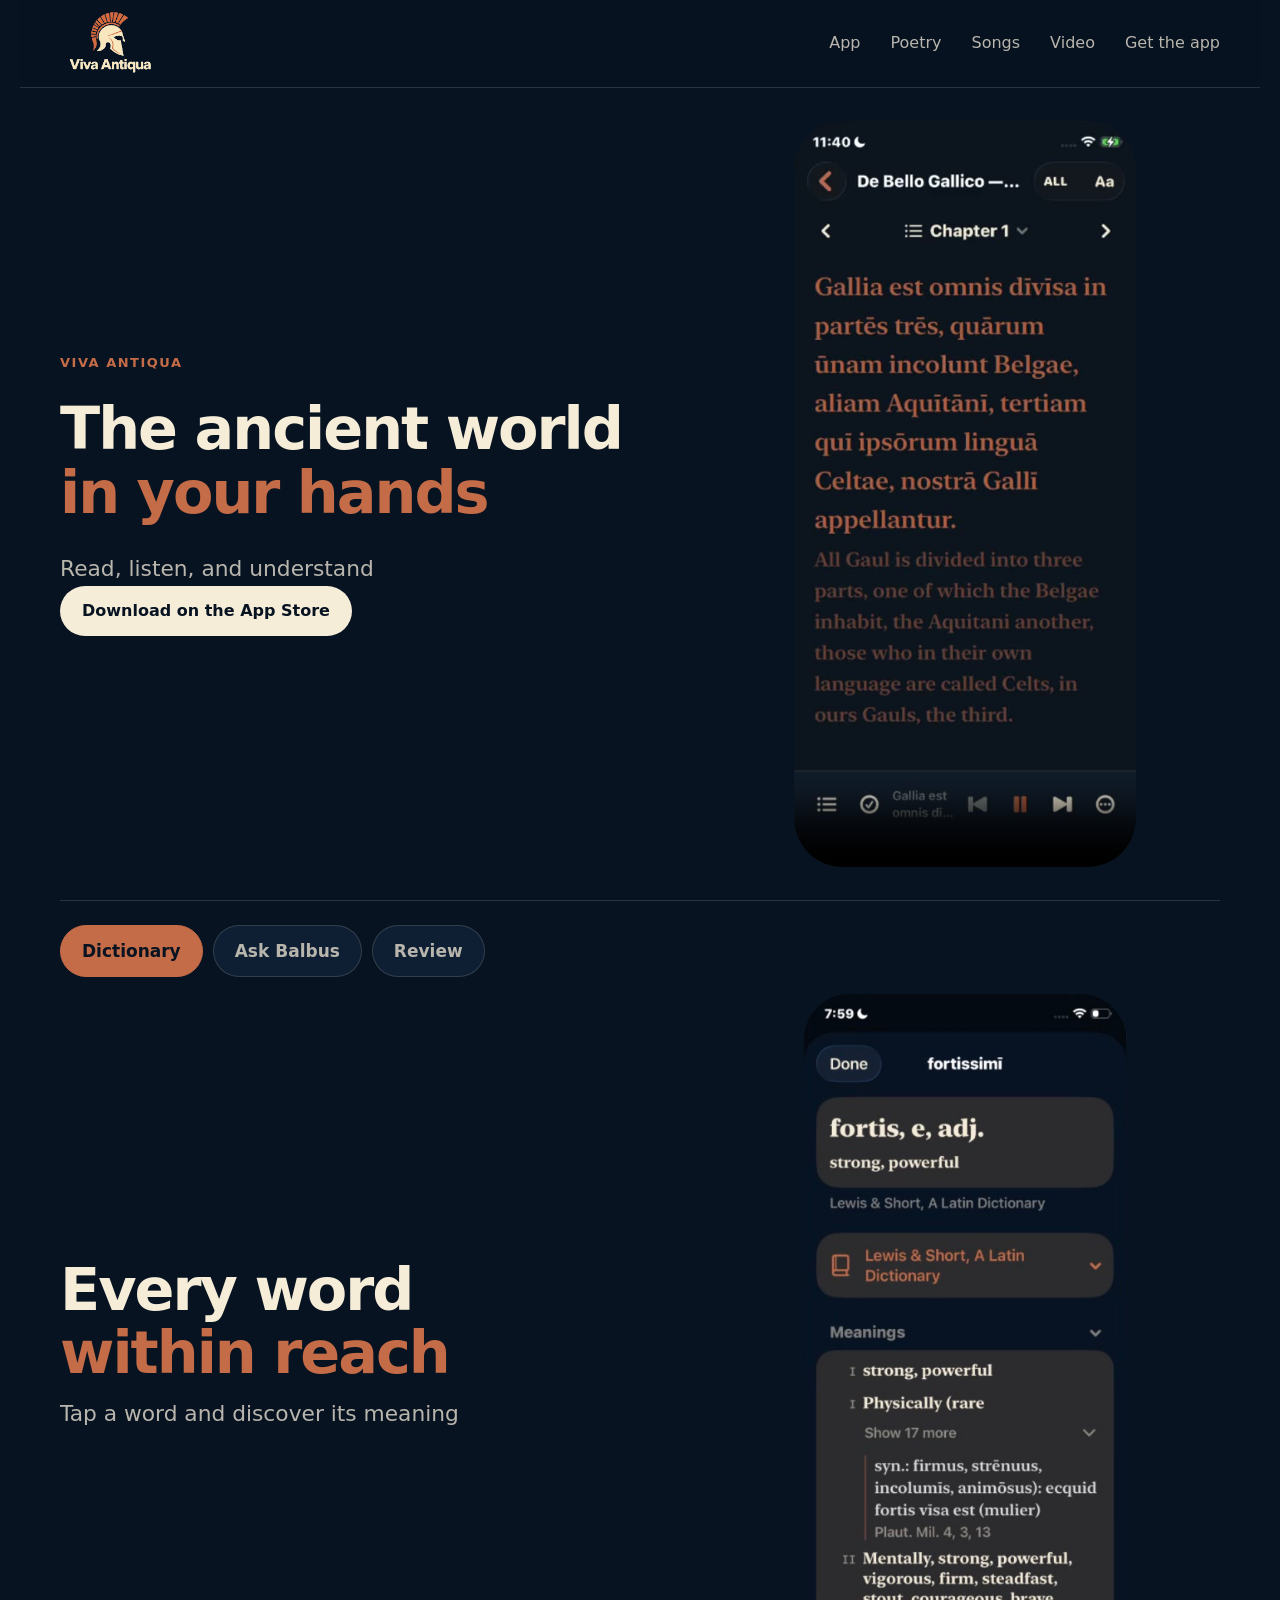
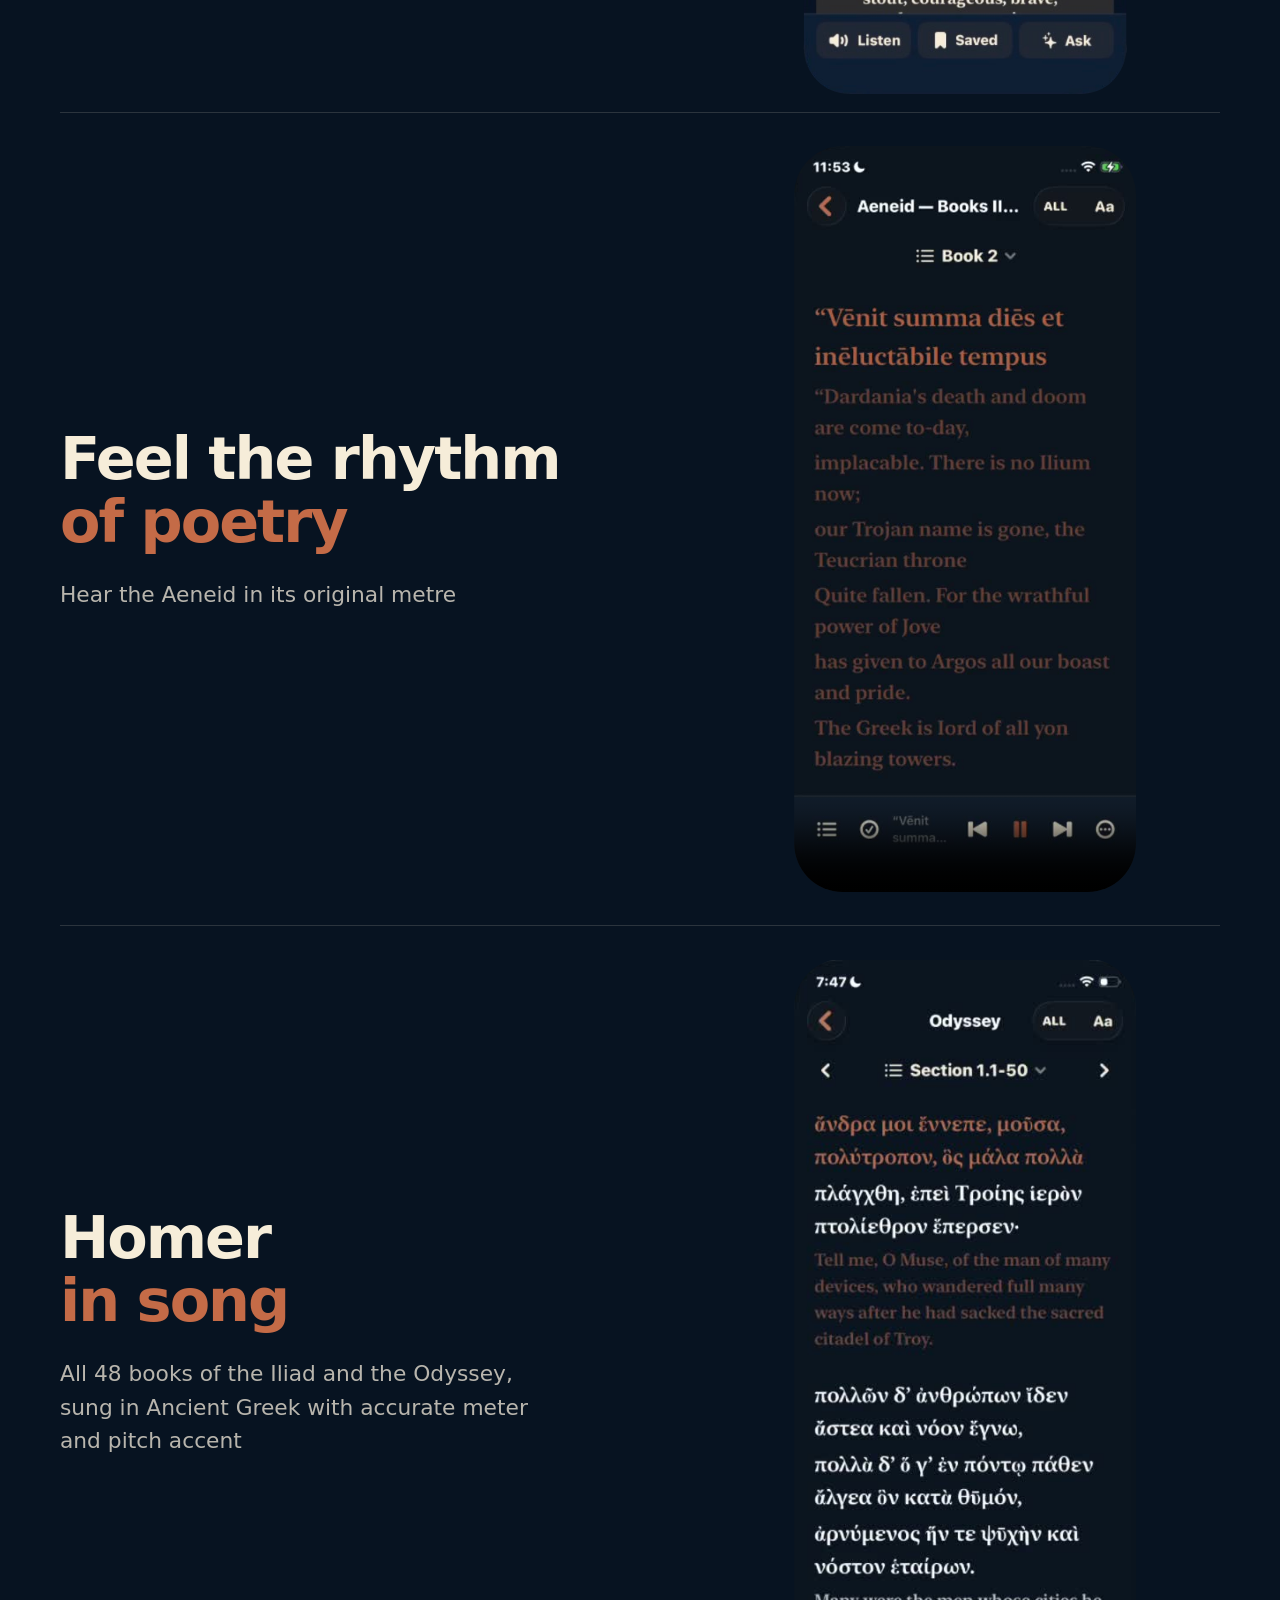
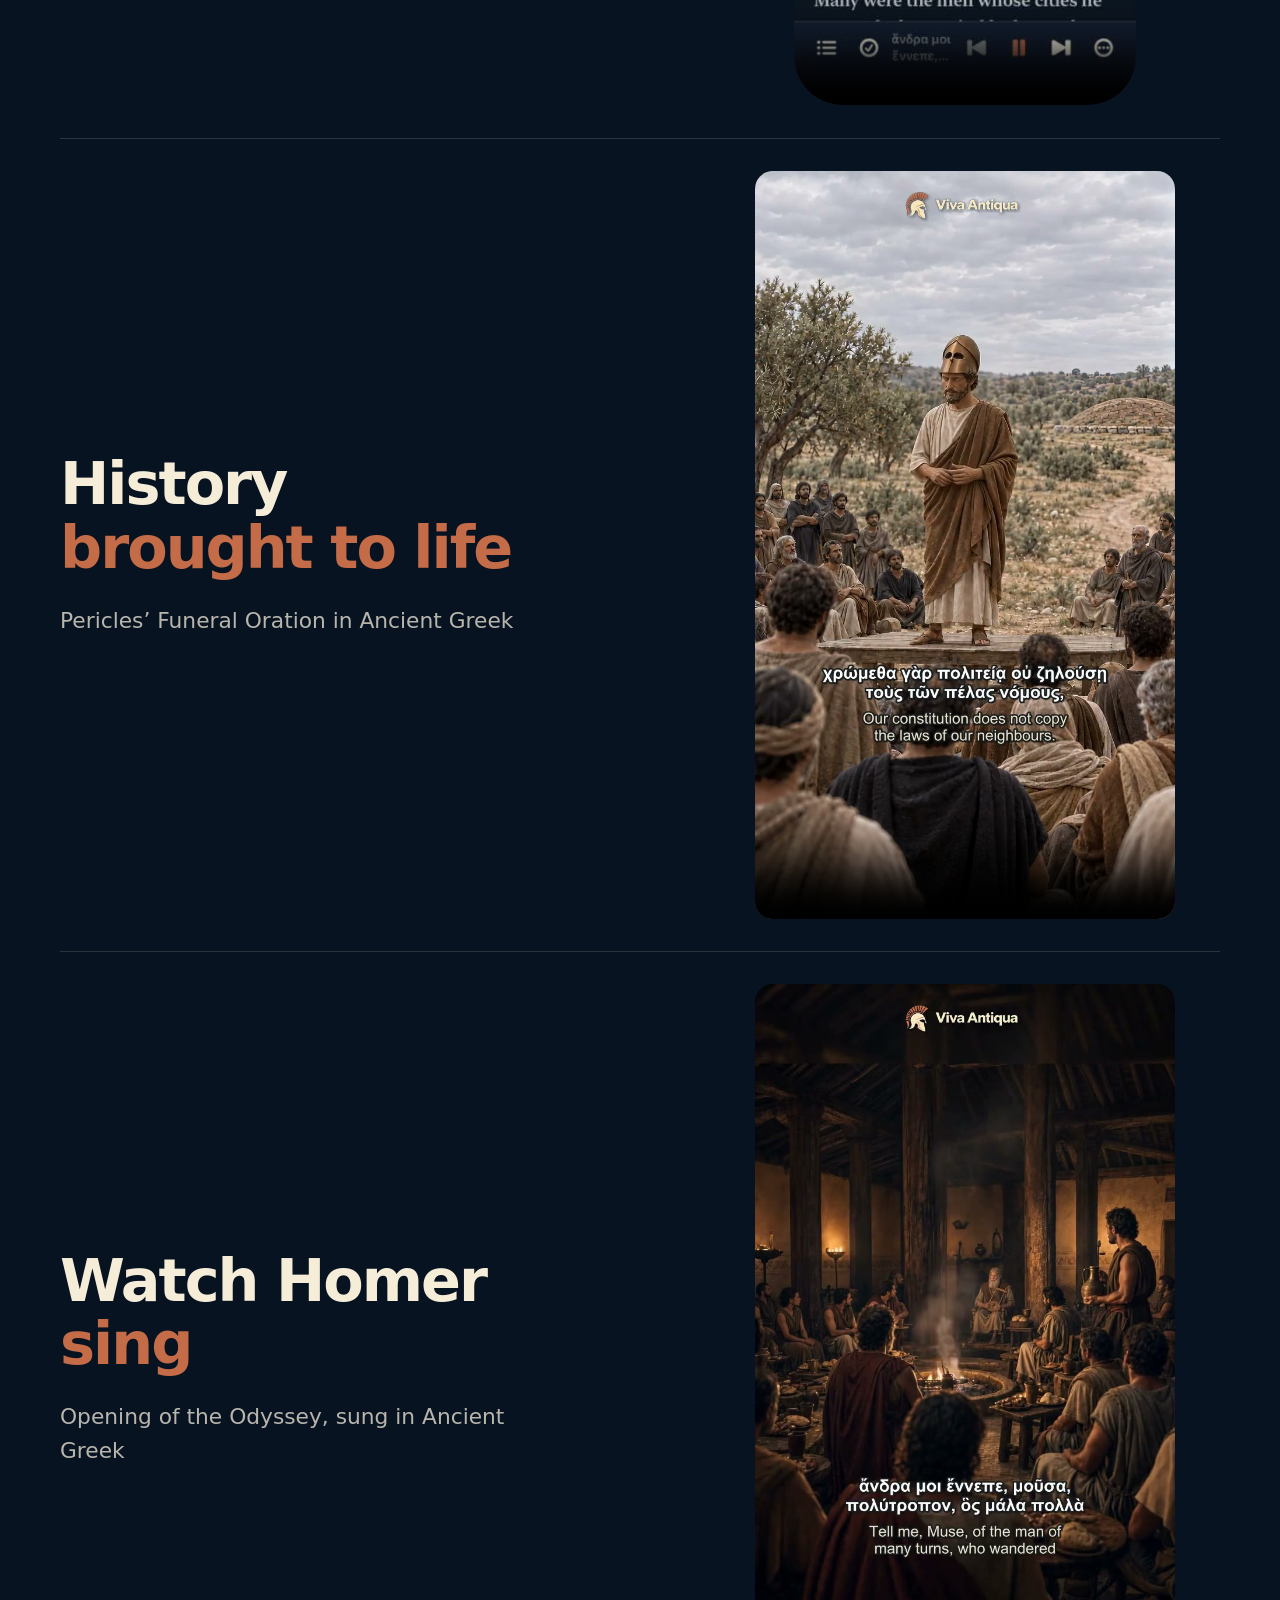
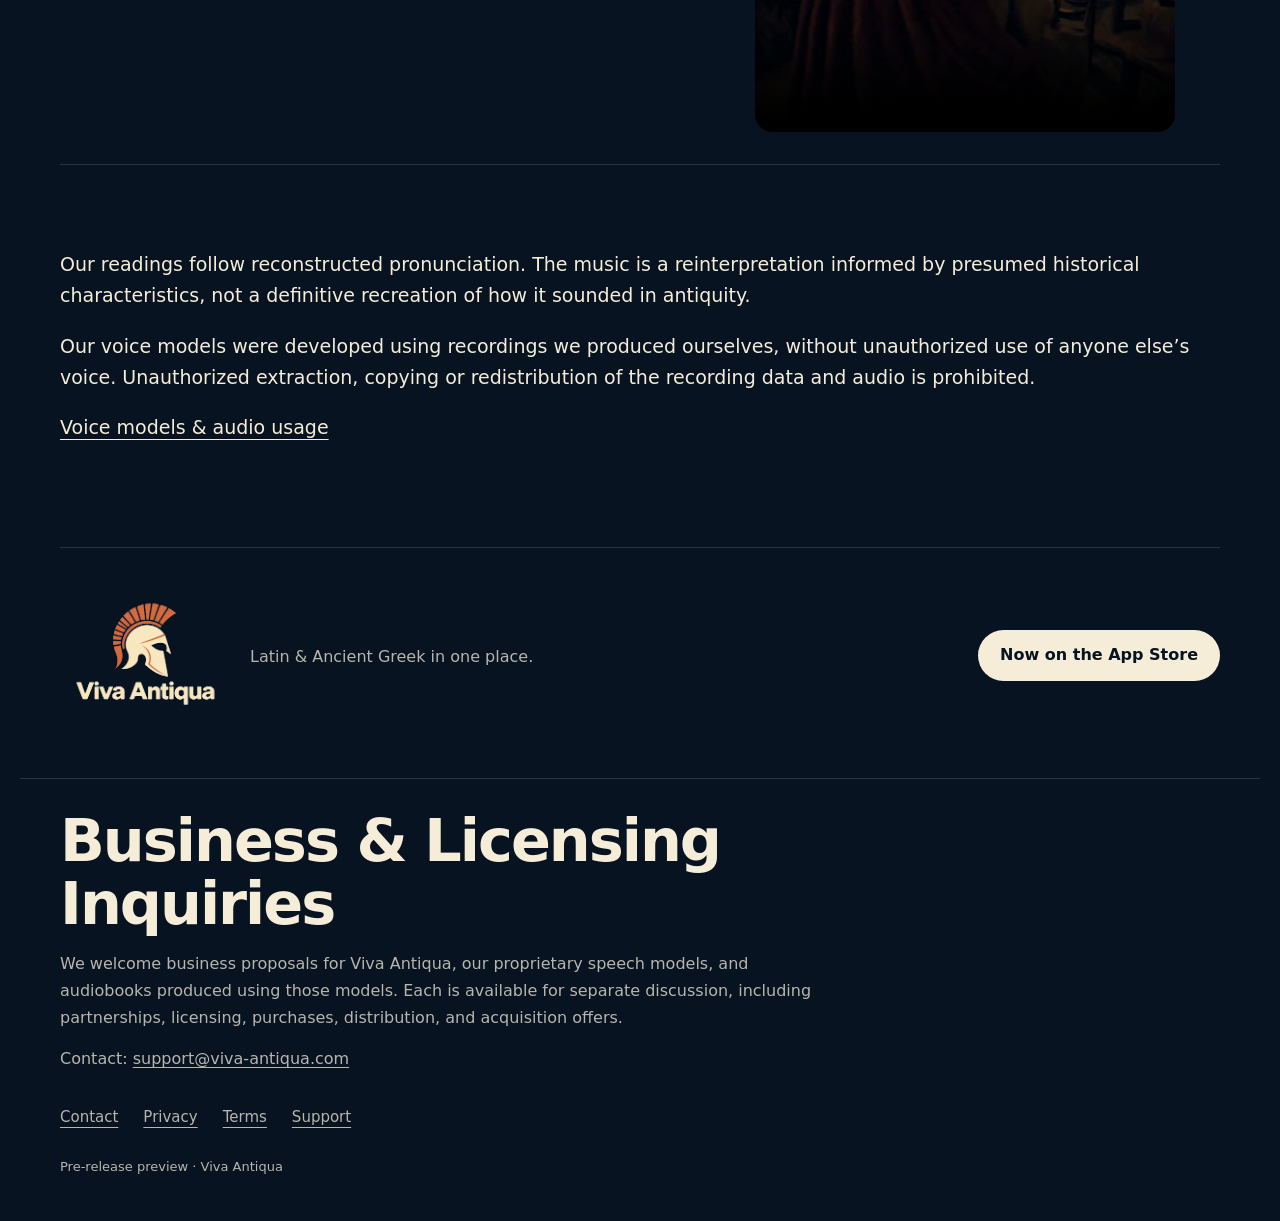
==== commit 0b2ca2ab: "Website: App Store download links (hero, nav, footer, mobile) Co-Authored-By: Claude Opus 5.5 <norep" ====
--- a/index.html
+++ b/index.html
@@ -1,11 +1,11 @@
 <!doctype html>
 <html lang="en"><head><meta charset="utf-8"><meta name="viewport" content="width=device-width, initial-scale=1"><meta name="robots" content="noindex,nofollow"><meta name="description" content="Latin and Ancient Greek audiobooks with reconstructed pronunciation, accurate vowel length, and English translations."><title>Viva Antiqua · Read and listen to the ancient world.</title><link rel="stylesheet" href="/styles.css?v=homer-film-20261116"><link rel="icon" type="image/png" href="/assets/app-logo-classic.png"></head>
 <body class="demo-page"><svg xmlns="http://www.w3.org/2000/svg" width="0" height="0" aria-hidden="true" style="position:absolute"><filter id="brand-ink" color-interpolation-filters="sRGB"><feColorMatrix in="SourceGraphic" type="matrix" values="0 0 0 0 1 0 0 0 0 1 0 0 0 0 1 1 0 0 0 -0.12"/><feComponentTransfer><feFuncA type="linear" slope="8"/></feComponentTransfer><feComposite in="SourceGraphic" operator="in"/></filter></svg>
-<header><a class="brand" href="/" aria-label="Viva Antiqua home"><img class="brand-lockup" src="/assets/viva-antiqua-brand-final.png" width="1402" height="1122" alt="Viva Antiqua"></a><nav aria-label="Main navigation"><a href="#experience">App</a><a href="#voices">Poetry</a><a href="#iliad">Songs</a><a href="#watch">Video</a></nav></header>
-<nav class="mobile-nav" aria-label="Demo shortcuts"><a href="#experience">App</a><a href="#voices">Recitation</a><a href="#iliad">Homer sings</a><a href="#watch">Pericles</a></nav>
+<header><a class="brand" href="/" aria-label="Viva Antiqua home"><img class="brand-lockup" src="/assets/viva-antiqua-brand-final.png" width="1402" height="1122" alt="Viva Antiqua"></a><nav aria-label="Main navigation"><a href="#experience">App</a><a href="#voices">Poetry</a><a href="#iliad">Songs</a><a href="#watch">Video</a><a href="https://apps.apple.com/app/id6795757400">Get the app</a></nav></header>
+<nav class="mobile-nav" aria-label="Demo shortcuts"><a href="#experience">App</a><a href="#voices">Recitation</a><a href="#iliad">Homer sings</a><a href="#watch">Pericles</a><a href="https://apps.apple.com/app/id6795757400">Get the app</a></nav>
 <main>
 <section class="hero" aria-labelledby="hero-title">
-<div class="hero-copy"><p class="eyebrow">VIVA ANTIQUA</p><h1 id="hero-title">The ancient world<br><em>in your hands</em></h1><p class="lead">Read, listen, and understand</p></div>
+<div class="hero-copy"><p class="eyebrow">VIVA ANTIQUA</p><h1 id="hero-title">The ancient world<br><em>in your hands</em></h1><p class="lead">Read, listen, and understand</p><a class="store-button" href="https://apps.apple.com/app/id6795757400">Download on the App Store</a></div>
 <figure class="demo hero-book"><video controls playsinline preload="none" controlslist="nodownload" poster="/assets/caesar-reader-poster.jpg" width="582" height="1266" aria-label="De Bello Gallico opening, actual iPhone audiobook playback with Latin and English"><source src="/media/caesar-reader-iphone.mp4" type="video/mp4"></video></figure>
 </section>
 <section class="reading section" id="experience" aria-labelledby="reading-title">
@@ -25,7 +25,7 @@
 <section class="section film homer-section" id="iliad" aria-labelledby="homer-title"><div><h2 id="homer-title">Homer<br><em>in song</em></h2><p class="section-intro">All 48 books of the Iliad and the Odyssey, sung in Ancient Greek with accurate meter and pitch accent</p></div><figure class="demo"><video controls playsinline preload="none" controlslist="nodownload" poster="/assets/odyssey-song-poster.jpg?v=2" width="582" height="1266" aria-label="Odyssey Book I, lines 1–10: actual Viva Antiqua iPhone playback with Greek, English, and sound"><source src="/media/odyssey-song-iphone.mp4?v=3" type="video/mp4">Your browser does not support embedded video.</video></figure></section>
 <section class="section film" id="watch" aria-labelledby="film-title"><div><h2 id="film-title">History<br><em>brought to life</em></h2><p class="section-intro">Pericles’ Funeral Oration in Ancient Greek</p></div><figure><video controls playsinline preload="none" controlslist="nodownload" poster="/assets/pericles-poster.jpg?v=brand" width="720" height="1280" aria-label="Pericles speech: AI-generated reconstruction with Ancient Greek audio and bilingual subtitles"><source src="/media/pericles-speech.mp4?v=brand" type="video/mp4">Your browser does not support embedded video.</video></figure></section><section class="section film" id="watch-homer" aria-labelledby="homer-film-title"><div><h2 id="homer-film-title">Watch Homer<br><em>sing</em></h2><p class="section-intro">Opening of the Odyssey, sung in Ancient Greek</p></div><figure><video controls playsinline preload="none" controlslist="nodownload" poster="/assets/odyssey-bard-poster.jpg?v=4" width="720" height="1280" aria-label="Homer singing the opening of the Odyssey: AI-generated visuals with Ancient Greek song and bilingual subtitles"><source src="/media/odyssey-bard.mp4?v=4" type="video/mp4">Your browser does not support embedded video.</video></figure></section>
 <section class="section voice-notice" id="voice-models" aria-label="Voice model information"><p>Our readings follow reconstructed pronunciation. The music is a reinterpretation informed by presumed historical characteristics, not a definitive recreation of how it sounded in antiquity.</p><p>Our voice models were developed using recordings we produced ourselves, without unauthorized use of anyone else’s voice. Unauthorized extraction, copying or redistribution of the recording data and audio is prohibited.</p><p><a href="/terms/#voice-rights">Voice models &amp; audio usage</a></p></section>
-<div class="release"><img class="brand-lockup" src="/assets/viva-antiqua-brand-final.png" width="1402" height="1122" alt="Viva Antiqua"><div><p>Latin &amp; Ancient Greek in one place.</p></div><span>Preparing for App Store release</span></div>
+<div class="release"><img class="brand-lockup" src="/assets/viva-antiqua-brand-final.png" width="1402" height="1122" alt="Viva Antiqua"><div><p>Latin &amp; Ancient Greek in one place.</p></div><a class="store-button" href="https://apps.apple.com/app/id6795757400">Now on the App Store</a></div>
 </main><footer><section class="business-inquiries" aria-label="Business and licensing inquiries"><h2>Business &amp; Licensing Inquiries</h2><p>We welcome business proposals for Viva Antiqua, our proprietary speech models, and audiobooks produced using those models. Each is available for separate discussion, including partnerships, licensing, purchases, distribution, and acquisition offers.</p><p>Contact: <a href="mailto:support@viva-antiqua.com">support@viva-antiqua.com</a></p></section><div class="footer-top"><div class="links"><a href="mailto:support@viva-antiqua.com">Contact</a><a href="/privacy/">Privacy</a><a href="/terms/">Terms</a><a href="/support/">Support</a></div></div><small>Pre-release preview · Viva Antiqua</small></footer>
-<script src="/mobile-story.js?v=homer-film-20261116d" defer></script>
+<script src="/mobile-story.js?v=store-20261124a" defer></script>
 </body></html>
--- a/styles.css
+++ b/styles.css
@@ -295,3 +295,6 @@
 .business-inquiries h2,.cinema-end .business-inquiries h2{font-size:24px;letter-spacing:-.4px;margin:0 0 14px}
 .business-inquiries p{font-size:16px;color:var(--muted);line-height:1.7;margin:0 0 14px}
 .business-inquiries a{overflow-wrap:anywhere;text-decoration:underline;text-underline-offset:3px}
+
+.store-button{display:inline-block;padding:12px 22px;border-radius:999px;background:var(--text);color:var(--bg);font-weight:600;font-size:16px;text-decoration:none}.store-button:hover{background:var(--accent);color:var(--text)}.release>.store-button{margin-left:auto}@media (max-width:700px){.release>.store-button{grid-column:1/-1;justify-self:start;margin-left:0}}
+.cinema-store{margin-top:14px;pointer-events:auto;font-size:15px;padding:10px 18px}
